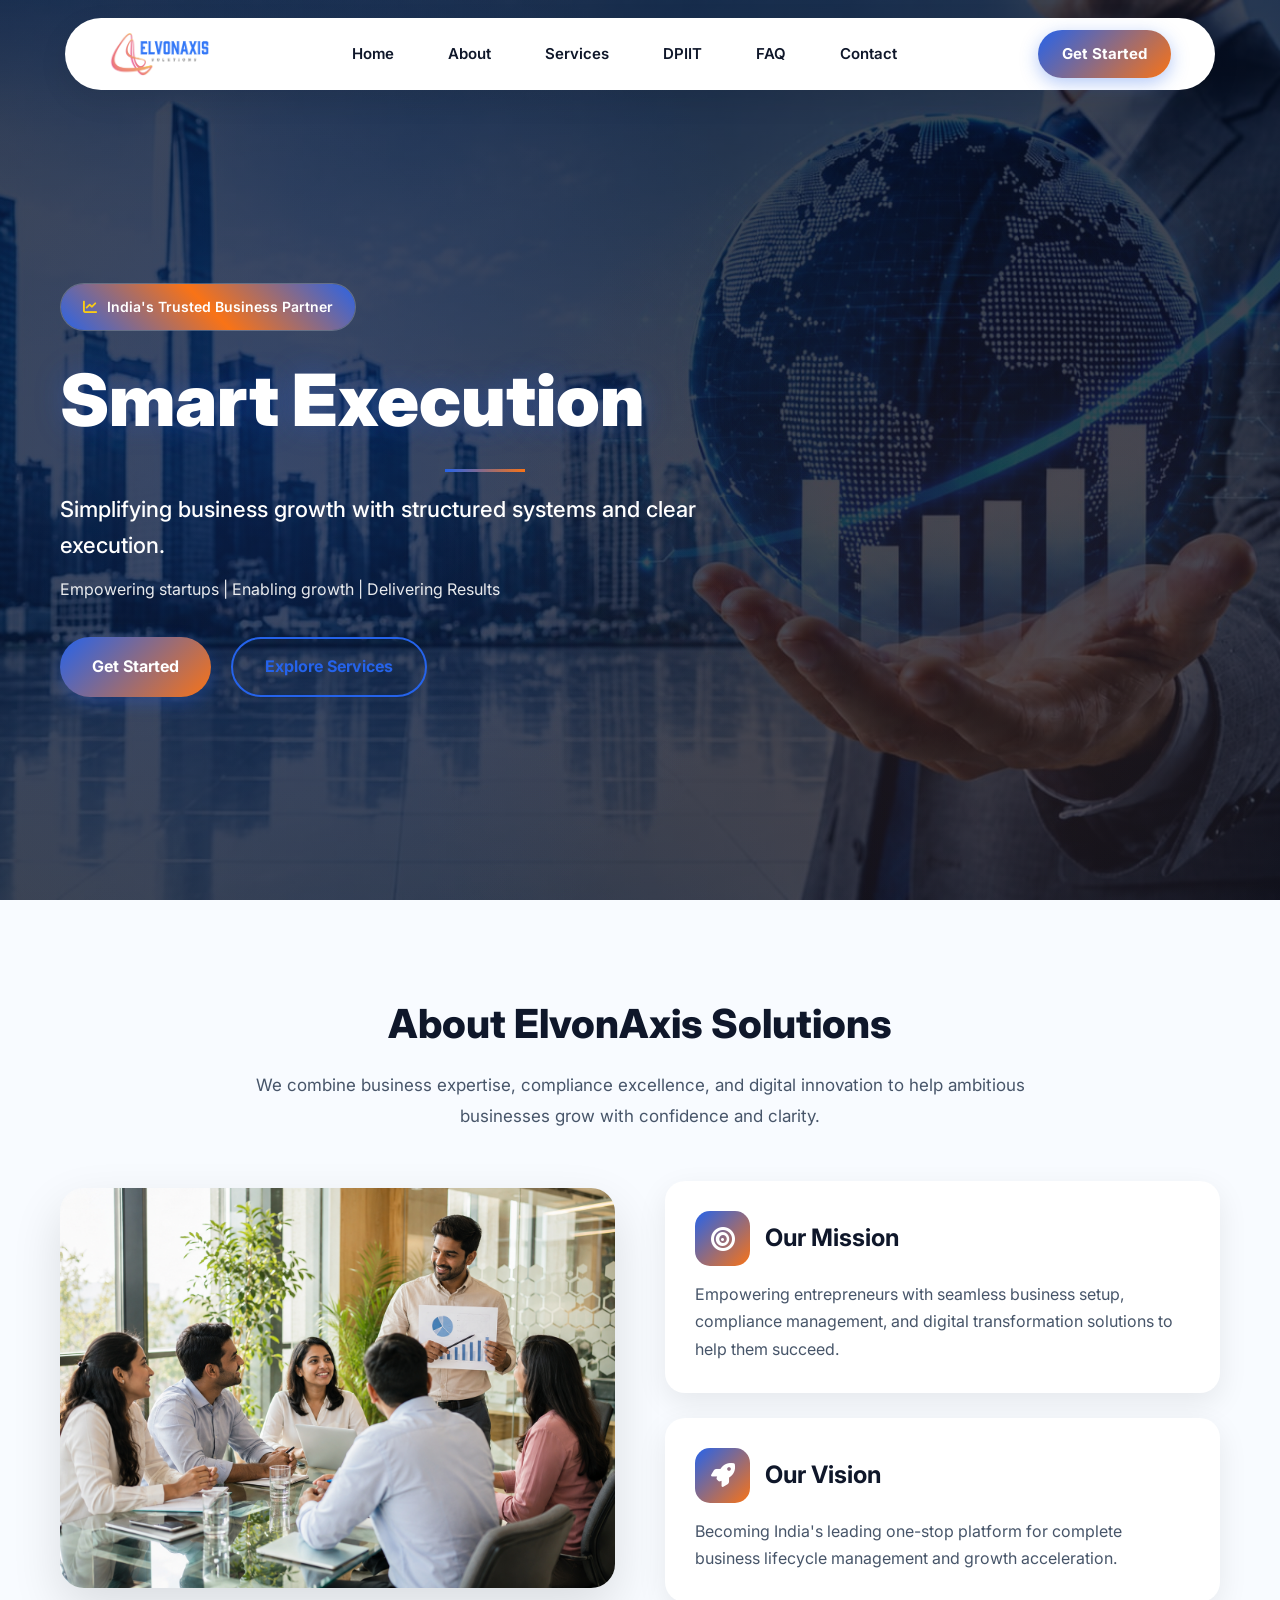
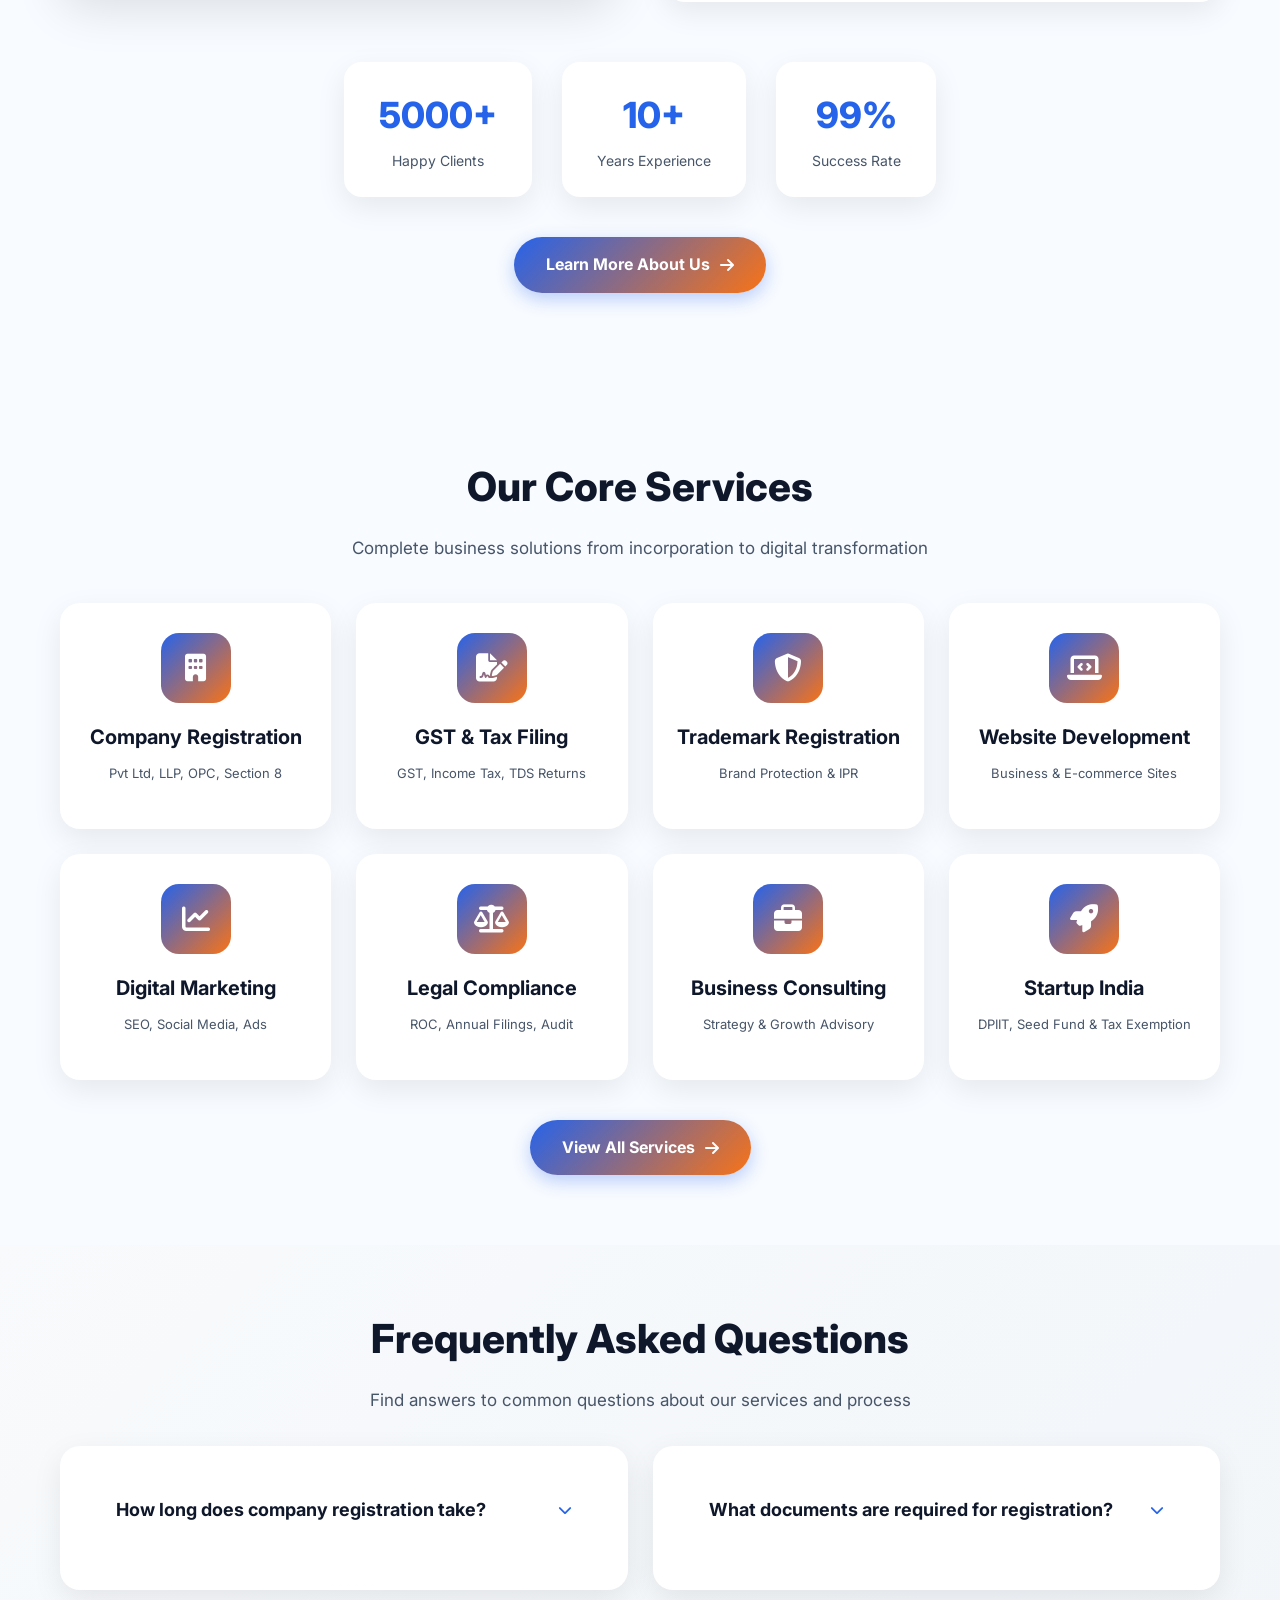
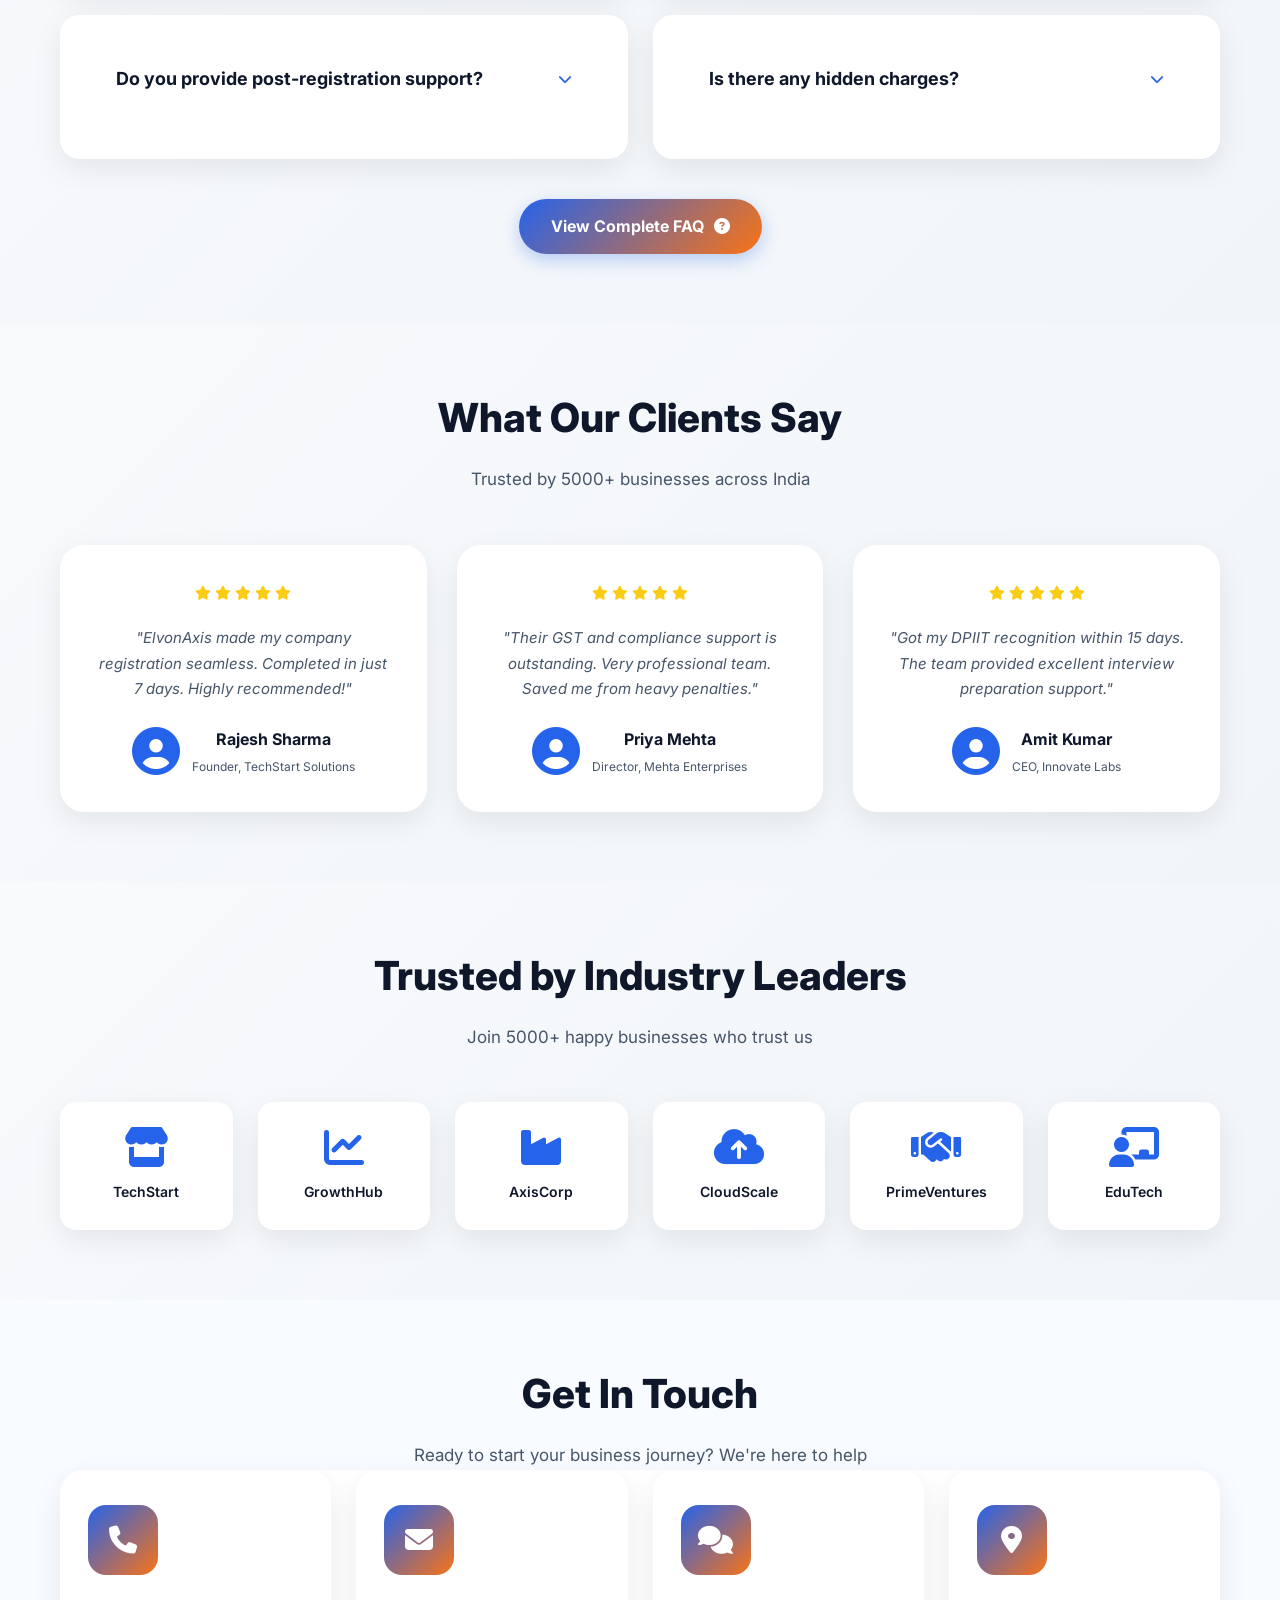
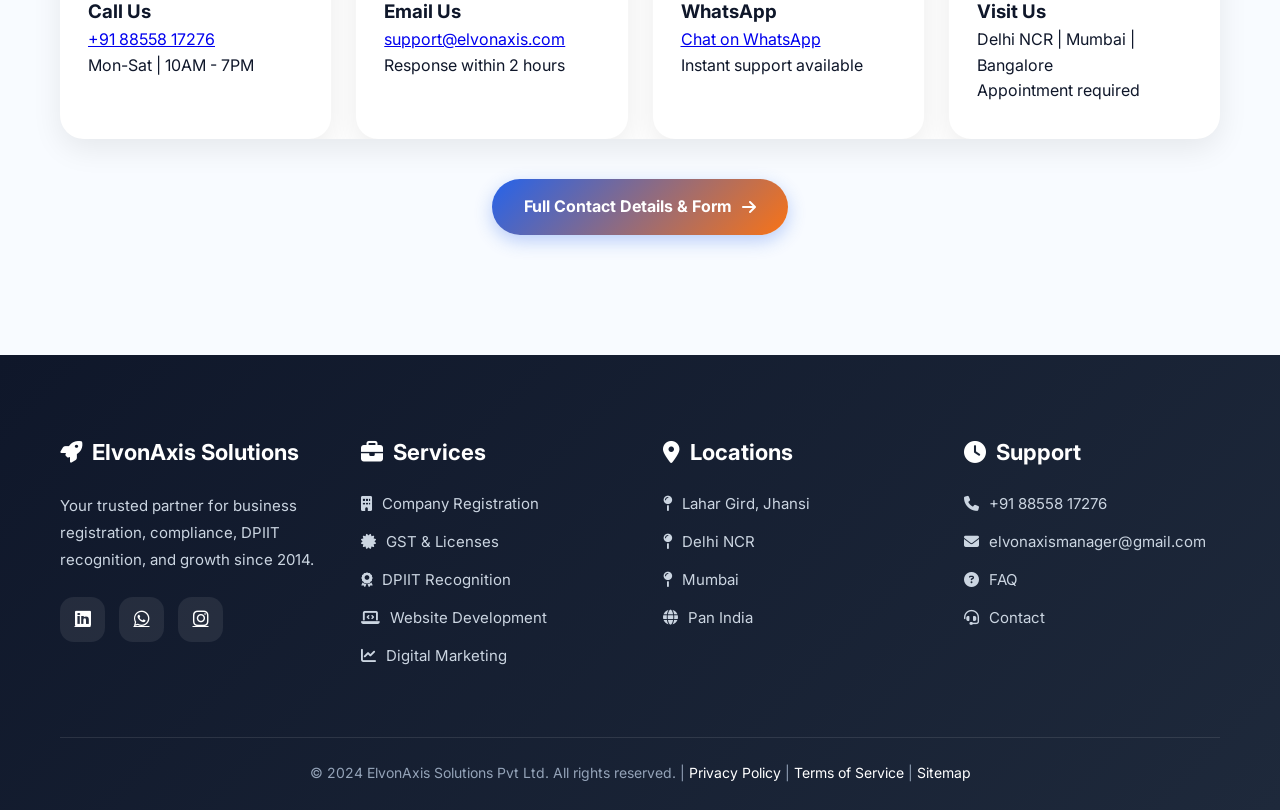
==== index.html @ f3bc3a3c "Initial commit" ====
<!DOCTYPE html>
<html lang="en">
<head>
<meta charset="UTF-8">
<meta name="viewport" content="width=device-width, initial-scale=1.0">
<title>ElvonAxis Solutions | Business Registration & Digital Services</title>
<meta name="description" content="Complete business solutions from company registration to IT services. Pvt Ltd, LLP, GST, Website Development, Digital Marketing at affordable prices.">
<link href="https://fonts.googleapis.com/css2?family=Inter:wght@300;400;500;600;700;800;900&display=swap" rel="stylesheet">
<link rel="stylesheet" href="https://cdnjs.cloudflare.com/ajax/libs/font-awesome/6.4.0/css/all.min.css">
<link rel="stylesheet" href="style.css">
</head>
<body>

<nav class="navbar">
  <div class="container nav-container">
    <img src="logo.png" class="logo-img" alt="ElvonAxis Solutions Logo">
    <div class="hamburger" onclick="toggleMenu()">
      <span></span><span></span><span></span>
    </div>
    <ul class="nav-links" id="navLinks">
      <li><a href="index.html">Home</a></li>
      <li><a href="about.html">About</a></li>
      <li><a href="services.html">Services</a></li>
      <li><a href="dpiit.html">DPIIT</a></li>
      <li><a href="faq.html">FAQ</a></li>
      <li><a href="contact.html">Contact</a></li>
    </ul>
    <a href="contact.html" class="cta-btn desktop-btn">Get Started</a>
  </div>
</nav>

<!-- HERO SECTION -->
<section class="hero">
  <div class="container">
    <div class="hero-content">
      <div class="hero-badge">
        <i class="fas fa-chart-line"></i>
        India's Trusted Business Partner
      </div>
      <h1 class="hero-title">
        <span class="rotating-text" id="rotatingText">
          <span>Clear Vision</span>
          <span>Smart Execution</span>
          <span>Build Strong</span>
          <span>Scale Beyond</span>
        </span>
      </h1>
      <p class="hero-subtext">Simplifying business growth with structured systems and clear execution.</p>
      <p class="hero-tagline">Empowering startups | Enabling growth | Delivering Results</p>
      <div class="hero-buttons">
        <a href="contact.html" class="btn-primary">Get Started</a>
        <a href="services.html" class="btn-secondary">Explore Services</a>
      </div>
    </div>
  </div>
</section>

<!-- ABOUT US PREVIEW -->
<section class="about-preview section">
    <div class="container">
        <div class="about-header animate-on-scroll">
            <h2 class="section-title">About ElvonAxis Solutions</h2>
            <p class="section-subtitle">We combine business expertise, compliance excellence, and digital innovation to help ambitious businesses grow with confidence and clarity.</p>
        </div>
        
        <div class="about-two-column">
            <div class="about-image animate-left delay-1">
                <img src="about-team.jpg" alt="ElvonAxis Solutions Team">
            </div>
            
            <div>
                <div class="about-mission-card animate-on-scroll delay-2">
                    <div class="about-card-header">
                        <div class="about-card-icon"><i class="fas fa-bullseye"></i></div>
                        <h3 class="about-card-title">Our Mission</h3>
                    </div>
                    <p class="about-card-text">Empowering entrepreneurs with seamless business setup, compliance management, and digital transformation solutions to help them succeed.</p>
                </div>
                
                <div class="about-vision-card animate-on-scroll delay-3">
                    <div class="about-card-header">
                        <div class="about-card-icon"><i class="fas fa-rocket"></i></div>
                        <h3 class="about-card-title">Our Vision</h3>
                    </div>
                    <p class="about-card-text">Becoming India's leading one-stop platform for complete business lifecycle management and growth acceleration.</p>
                </div>
            </div>
        </div>
        
        <div class="about-stats-row">
            <div class="about-stat-item zoom-on-scroll delay-1">
                <div class="about-stat-number">5000+</div>
                <div class="about-stat-label">Happy Clients</div>
            </div>
            <div class="about-stat-item zoom-on-scroll delay-2">
                <div class="about-stat-number">10+</div>
                <div class="about-stat-label">Years Experience</div>
            </div>
            <div class="about-stat-item zoom-on-scroll delay-3">
                <div class="about-stat-number">99%</div>
                <div class="about-stat-label">Success Rate</div>
            </div>
        </div>
        
        <div class="center-btn animate-on-scroll delay-4">
            <a href="about.html" class="about-btn">Learn More About Us <i class="fas fa-arrow-right"></i></a>
        </div>
    </div>
</section>

<!-- SERVICES SECTION -->
<section class="section services-preview">
  <div class="container">
    <h2 class="section-title animate-on-scroll">Our Core Services</h2>
    <p class="section-subtitle animate-on-scroll delay-1">Complete business solutions from incorporation to digital transformation</p>
    <div class="services-preview-grid">
      <div class="preview-service-card zoom-on-scroll delay-1">
        <div class="card-icon"><i class="fas fa-building"></i></div>
        <h3>Company Registration</h3>
        <div class="service-short-desc">Pvt Ltd, LLP, OPC, Section 8</div>
      </div>
      <div class="preview-service-card zoom-on-scroll delay-2">
        <div class="card-icon"><i class="fas fa-file-signature"></i></div>
        <h3>GST & Tax Filing</h3>
        <div class="service-short-desc">GST, Income Tax, TDS Returns</div>
      </div>
      <div class="preview-service-card zoom-on-scroll delay-3">
        <div class="card-icon"><i class="fas fa-shield-alt"></i></div>
        <h3>Trademark Registration</h3>
        <div class="service-short-desc">Brand Protection & IPR</div>
      </div>
      <div class="preview-service-card zoom-on-scroll delay-4">
        <div class="card-icon"><i class="fas fa-laptop-code"></i></div>
        <h3>Website Development</h3>
        <div class="service-short-desc">Business & E-commerce Sites</div>
      </div>
      <div class="preview-service-card zoom-on-scroll delay-5">
        <div class="card-icon"><i class="fas fa-chart-line"></i></div>
        <h3>Digital Marketing</h3>
        <div class="service-short-desc">SEO, Social Media, Ads</div>
      </div>
      <div class="preview-service-card zoom-on-scroll delay-6">
        <div class="card-icon"><i class="fas fa-balance-scale"></i></div>
        <h3>Legal Compliance</h3>
        <div class="service-short-desc">ROC, Annual Filings, Audit</div>
      </div>
      <div class="preview-service-card zoom-on-scroll delay-7">
        <div class="card-icon"><i class="fas fa-briefcase"></i></div>
        <h3>Business Consulting</h3>
        <div class="service-short-desc">Strategy & Growth Advisory</div>
      </div>
      <div class="preview-service-card zoom-on-scroll delay-8">
        <div class="card-icon"><i class="fas fa-rocket"></i></div>
        <h3>Startup India</h3>
        <div class="service-short-desc">DPIIT, Seed Fund & Tax Exemption</div>
      </div>
    </div>
    <div class="center-btn animate-on-scroll delay-9">
      <a href="services.html" class="btn-primary">View All Services <i class="fas fa-arrow-right"></i></a>
    </div>
  </div>
</section>

<!-- FAQ SECTION -->
<section class="section faq-preview bg-alt">
  <div class="container">
    <h2 class="section-title animate-on-scroll">Frequently Asked Questions</h2>
    <p class="section-subtitle animate-on-scroll delay-1">Find answers to common questions about our services and process</p>
    <div class="faq-grid">
      <div class="faq-item-card animate-on-scroll delay-2">
        <div class="faq-question"><span>How long does company registration take?</span><i class="fas fa-chevron-down"></i></div>
        <div class="faq-answer"><p><strong>7-10 working days</strong> for Private Limited/LLP registration. Express service available in 3 days.</p></div>
      </div>
      <div class="faq-item-card animate-on-scroll delay-3">
        <div class="faq-question"><span>What documents are required for registration?</span><i class="fas fa-chevron-down"></i></div>
        <div class="faq-answer"><p>PAN & Aadhaar cards of directors, address proof, and bank statements. We provide complete document checklist.</p></div>
      </div>
      <div class="faq-item-card animate-on-scroll delay-4">
        <div class="faq-question"><span>Do you provide post-registration support?</span><i class="fas fa-chevron-down"></i></div>
        <div class="faq-answer"><p><strong>Yes!</strong> 12 months free compliance support including first ROC filing and GST setup.</p></div>
      </div>
      <div class="faq-item-card animate-on-scroll delay-5">
        <div class="faq-question"><span>Is there any hidden charges?</span><i class="fas fa-chevron-down"></i></div>
        <div class="faq-answer"><p><strong>No hidden charges.</strong> All government fees and service charges are clearly mentioned upfront.</p></div>
      </div>
    </div>
    <div class="center-btn animate-on-scroll delay-6">
      <a href="faq.html" class="btn-primary">View Complete FAQ <i class="fas fa-question-circle"></i></a>
    </div>
  </div>
</section>

<!-- TESTIMONIALS SECTION -->
<section class="section testimonials-section">
    <div class="container">
        <div class="testimonials-header animate-on-scroll">
            <h2 class="section-title">What Our Clients Say</h2>
            <p class="section-subtitle">Trusted by 5000+ businesses across India</p>
        </div>
        
        <div class="testimonials-grid">
            <div class="testimonial-card animate-on-scroll delay-1">
                <div class="testimonial-rating"><i class="fas fa-star"></i><i class="fas fa-star"></i><i class="fas fa-star"></i><i class="fas fa-star"></i><i class="fas fa-star"></i></div>
                <p class="testimonial-text">"ElvonAxis made my company registration seamless. Completed in just 7 days. Highly recommended!"</p>
                <div class="testimonial-author">
                    <div class="author-avatar"><i class="fas fa-user-circle"></i></div>
                    <div class="author-info">
                        <h4>Rajesh Sharma</h4>
                        <p>Founder, TechStart Solutions</p>
                    </div>
                </div>
            </div>
            <div class="testimonial-card animate-on-scroll delay-2">
                <div class="testimonial-rating"><i class="fas fa-star"></i><i class="fas fa-star"></i><i class="fas fa-star"></i><i class="fas fa-star"></i><i class="fas fa-star"></i></div>
                <p class="testimonial-text">"Their GST and compliance support is outstanding. Very professional team. Saved me from heavy penalties."</p>
                <div class="testimonial-author">
                    <div class="author-avatar"><i class="fas fa-user-circle"></i></div>
                    <div class="author-info">
                        <h4>Priya Mehta</h4>
                        <p>Director, Mehta Enterprises</p>
                    </div>
                </div>
            </div>
            <div class="testimonial-card animate-on-scroll delay-3">
                <div class="testimonial-rating"><i class="fas fa-star"></i><i class="fas fa-star"></i><i class="fas fa-star"></i><i class="fas fa-star"></i><i class="fas fa-star"></i></div>
                <p class="testimonial-text">"Got my DPIIT recognition within 15 days. The team provided excellent interview preparation support."</p>
                <div class="testimonial-author">
                    <div class="author-avatar"><i class="fas fa-user-circle"></i></div>
                    <div class="author-info">
                        <h4>Amit Kumar</h4>
                        <p>CEO, Innovate Labs</p>
                    </div>
                </div>
            </div>
        </div>
    </div>
</section>

<!-- OUR CLIENTS SECTION -->
<section class="section clients-section bg-alt">
    <div class="container">
        <div class="clients-header animate-on-scroll">
            <h2 class="section-title">Trusted by Industry Leaders</h2>
            <p class="section-subtitle">Join 5000+ happy businesses who trust us</p>
        </div>
        
        <div class="clients-grid">
            <div class="client-logo zoom-on-scroll delay-1"><i class="fas fa-store"></i><span>TechStart</span></div>
            <div class="client-logo zoom-on-scroll delay-2"><i class="fas fa-chart-line"></i><span>GrowthHub</span></div>
            <div class="client-logo zoom-on-scroll delay-3"><i class="fas fa-industry"></i><span>AxisCorp</span></div>
            <div class="client-logo zoom-on-scroll delay-4"><i class="fas fa-cloud-upload-alt"></i><span>CloudScale</span></div>
            <div class="client-logo zoom-on-scroll delay-5"><i class="fas fa-handshake"></i><span>PrimeVentures</span></div>
            <div class="client-logo zoom-on-scroll delay-6"><i class="fas fa-chalkboard-teacher"></i><span>EduTech</span></div>
        </div>
    </div>
</section>

<!-- CONTACT SECTION -->
<section class="section contact-preview">
  <div class="container">
    <h2 class="section-title animate-on-scroll">Get In Touch</h2>
    <p class="section-subtitle animate-on-scroll delay-1">Ready to start your business journey? We're here to help</p>
    <div class="contact-grid">
      <div class="contact-card zoom-on-scroll delay-2">
        <div class="contact-icon"><i class="fas fa-phone"></i></div>
        <h3>Call Us</h3>
        <p><a href="tel:+918855817276">+91 88558 17276</a></p>
        <p>Mon-Sat | 10AM - 7PM</p>
      </div>
      <div class="contact-card zoom-on-scroll delay-3">
        <div class="contact-icon"><i class="fas fa-envelope"></i></div>
        <h3>Email Us</h3>
        <p><a href="mailto:support@elvonaxis.com">support@elvonaxis.com</a></p>
        <p>Response within 2 hours</p>
      </div>
      <div class="contact-card zoom-on-scroll delay-4">
        <div class="contact-icon"><i class="fas fa-comments"></i></div>
        <h3>WhatsApp</h3>
        <p><a href="https://wa.me/918855817276" target="_blank">Chat on WhatsApp</a></p>
        <p>Instant support available</p>
      </div>
      <div class="contact-card zoom-on-scroll delay-5">
        <div class="contact-icon"><i class="fas fa-map-marker-alt"></i></div>
        <h3>Visit Us</h3>
        <p>Delhi NCR | Mumbai | Bangalore</p>
        <p>Appointment required</p>
      </div>
    </div>
    <div class="center-btn animate-on-scroll delay-6">
      <a href="contact.html" class="btn-primary">Full Contact Details & Form <i class="fas fa-arrow-right"></i></a>
    </div>
  </div>
</section>

<!-- FOOTER -->
<footer class="footer">
    <div class="container">
        <div class="footer-content">
            <div>
                <h3><i class="fas fa-rocket"></i> ElvonAxis Solutions</h3>
                <p>Your trusted partner for business registration, compliance, DPIIT recognition, and growth since 2014.</p>
                <div class="social-links">
                    <a href="#" aria-label="LinkedIn"><i class="fab fa-linkedin"></i></a>
                    <a href="https://wa.me/918855817276" aria-label="WhatsApp"><i class="fab fa-whatsapp"></i></a>
                    <a href="https://www.instagram.com/elvonaxissolutions/" target="_blank" aria-label="Instagram"><i class="fab fa-instagram"></i></a>
                </div>
            </div>
            <div>
                <h3><i class="fas fa-briefcase"></i> Services</h3>
                <ul class="footer-links">
                    <li><a href="services.html"><i class="fas fa-building"></i> Company Registration</a></li>
                    <li><a href="services.html"><i class="fas fa-certificate"></i> GST & Licenses</a></li>
                    <li><a href="dpiit.html"><i class="fas fa-award"></i> DPIIT Recognition</a></li>
                    <li><a href="services.html"><i class="fas fa-laptop-code"></i> Website Development</a></li>
                    <li><a href="services.html"><i class="fas fa-chart-line"></i> Digital Marketing</a></li>
                </ul>
            </div>
            <div>
                <h3><i class="fas fa-map-marker-alt"></i> Locations</h3>
                <ul class="footer-links">
                    <li><a href="#"><i class="fas fa-map-pin"></i> Lahar Gird, Jhansi</a></li>
                    <li><a href="#"><i class="fas fa-map-pin"></i> Delhi NCR</a></li>
                    <li><a href="#"><i class="fas fa-map-pin"></i> Mumbai</a></li>
                    <li><a href="#"><i class="fas fa-globe"></i> Pan India</a></li>
                </ul>
            </div>
            <div>
                <h3><i class="fas fa-clock"></i> Support</h3>
                <ul class="footer-links">
                    <li><a href="tel:+918855817276"><i class="fas fa-phone"></i> +91 88558 17276</a></li>
                    <li><a href="mailto:elvonaxismanager@gmail.com"><i class="fas fa-envelope"></i> elvonaxismanager@gmail.com</a></li>
                    <li><a href="faq.html"><i class="fas fa-question-circle"></i> FAQ</a></li>
                    <li><a href="contact.html"><i class="fas fa-headset"></i> Contact</a></li>
                </ul>
            </div>
        </div>
        <div class="footer-bottom">
            <p>© 2024 ElvonAxis Solutions Pvt Ltd. All rights reserved. | <a href="#">Privacy Policy</a> | <a href="#">Terms of Service</a> | <a href="#">Sitemap</a></p>
        </div>
    </div>
</footer>

<script>
function toggleMenu() {
    document.getElementById("navLinks").classList.toggle("active");
}

// Rotating Text Animation
const rotatingSpans = document.querySelectorAll('#rotatingText span');
let currentIndex = 0;

function showNextWord() {
    rotatingSpans.forEach((span, index) => {
        if (index === currentIndex) {
            span.classList.add('active');
        } else {
            span.classList.remove('active');
        }
    });
    currentIndex = (currentIndex + 1) % rotatingSpans.length;
}

if (rotatingSpans.length > 0) {
    showNextWord();
    setInterval(showNextWord, 3000);
}

// FAQ Toggle
document.querySelectorAll('.faq-item-card').forEach(card => {
    const question = card.querySelector('.faq-question');
    const answer = card.querySelector('.faq-answer');
    if (question && answer) {
        const icon = question.querySelector('i');
        question.addEventListener('click', () => {
            answer.classList.toggle('active');
            icon.classList.toggle('rotate');
        });
    }
});

// Scroll Animations - Mobile Friendly
const animatedElements = document.querySelectorAll('.animate-on-scroll, .animate-left, .animate-right, .zoom-on-scroll');
const observer = new IntersectionObserver((entries) => {
    entries.forEach(entry => {
        if (entry.isIntersecting) {
            entry.target.classList.add('visible');
        } else {
            entry.target.classList.remove('visible');
        }
    });
}, { threshold: 0.15, rootMargin: '0px 0px -30px 0px' });
animatedElements.forEach(el => observer.observe(el));
</script>
</body>
</html>
---- style.css ----
/* ============================================
   TABLE OF CONTENTS
   ============================================
   1. CSS VARIABLES & RESET
   2. BASE & TYPOGRAPHY
   3. NAVIGATION (with Hamburger Menu)
   4. HERO SECTIONS (All Pages)
   5. BUTTONS
   6. CARDS & GRIDS
   7. INDEX PAGE (Homepage Components)
   8. ABOUT PAGE
   9. SERVICES PAGE
   10. FAQ PAGE
   11. CONTACT PAGE
   12. DPIIT PAGE
   13. FOOTER
   14. SCROLL ANIMATIONS (Repeatable)
   15. RESPONSIVE DESIGN
   16. UTILITIES
============================================ */

/* ============================================
   1. CSS VARIABLES & RESET
============================================ */
* {
    margin: 0;
    padding: 0;
    box-sizing: border-box;
}

:root {
    --primary: #2563eb;
    --primary-dark: #1d4ed8;
    --secondary: #f97316;
    --text-primary: #0f172a;
    --text-secondary: #475569;
    --bg: #f8fbff;
    --white: #ffffff;
    --border: #e2e8f0;
    --shadow: 0 10px 30px rgba(0, 0, 0, 0.08);
    --shadow-lg: 0 20px 50px rgba(0, 0, 0, 0.12);
    --transition: all 0.3s ease;
}

html {
    scroll-behavior: smooth;
}

body {
    font-family: 'Inter', sans-serif;
    background: var(--bg);
    color: var(--text-primary);
    line-height: 1.6;
    overflow-x: hidden;
}

/* ============================================
   2. BASE & TYPOGRAPHY
============================================ */
.container {
    width: 100%;
    max-width: 1200px;
    margin: 0 auto;
    padding: 0 20px;
}

.section {
    padding: 70px 0;
}

.bg-alt {
    background: linear-gradient(135deg, #f8fafc, #f1f5f9);
}

.section-title {
    font-size: 40px;
    font-weight: 800;
    line-height: 1.2;
    margin-bottom: 22px;
    color: var(--text-primary);
    text-align: center;
}

.section-subtitle {
    font-size: 17px;
    line-height: 1.8;
    color: var(--text-secondary);
    text-align: center;
}

.center-btn {
    text-align: center;
    margin-top: 40px;
}

/* ============================================
   3. NAVIGATION (with Hamburger Menu)
============================================ */
.navbar {
    position: fixed;
    top: 18px;
    left: 50%;
    transform: translateX(-50%);
    width: 92%;
    max-width: 1150px;
    background: var(--white);
    border-radius: 999px;
    padding: 12px 24px;
    box-shadow: var(--shadow);
    z-index: 1000;
}

.nav-container {
    display: flex;
    align-items: center;
    justify-content: space-between;
}

.logo-img {
    width: clamp(75px, 8vw, 120px);
    height: auto;
}

.nav-links {
    display: flex;
    align-items: center;
    gap: 22px;
    list-style: none;
}

.nav-links a {
    text-decoration: none;
    color: var(--text-primary);
    font-weight: 600;
    font-size: 15px;
    padding: 10px 16px;
    border-radius: 12px;
    transition: var(--transition);
}

.nav-links a:hover,
.nav-links a.active {
    background: rgba(37, 99, 235, 0.08);
    color: var(--primary);
}

.cta-btn {
    text-decoration: none;
    background: linear-gradient(135deg, var(--primary), var(--secondary));
    color: white;
    padding: 12px 24px;
    border-radius: 30px;
    font-weight: 700;
    font-size: 15px;
    transition: var(--transition);
    box-shadow: 0 5px 18px rgba(37, 99, 235, 0.35);
}

.cta-btn:hover {
    transform: translateY(-3px);
    box-shadow: 0 10px 25px rgba(37, 99, 235, 0.4);
}

/* Hamburger Menu */
.hamburger {
    display: none;
    flex-direction: column;
    gap: 6px;
    cursor: pointer;
    z-index: 1001;
}

.hamburger span {
    width: 28px;
    height: 3px;
    background: var(--text-primary);
    border-radius: 10px;
    transition: all 0.3s ease;
}

.hamburger.active span:nth-child(1) {
    transform: rotate(45deg) translate(6px, 6px);
}

.hamburger.active span:nth-child(2) {
    opacity: 0;
}

.hamburger.active span:nth-child(3) {
    transform: rotate(-45deg) translate(6px, -6px);
}

/* ============================================
   4. HERO SECTIONS (All Pages)
============================================ */
/* Index Hero */
.hero {
    min-height: 100vh;
    display: flex;
    align-items: center;
    position: relative;
    overflow: hidden;
    background: linear-gradient(rgba(5, 15, 35, 0.78), rgba(5, 15, 35, 0.78)),
                url('globe-business.jpg');
    background-size: cover;
    background-position: center;
    color: white;
}

/* Animated Gradient Overlay on Hero Background */
.hero::before {
    content: '';
    position: absolute;
    top: 0;
    left: 0;
    right: 0;
    bottom: 0;
    background: radial-gradient(circle at 20% 50%, rgba(37, 99, 235, 0.15), transparent 50%),
                radial-gradient(circle at 80% 80%, rgba(249, 115, 22, 0.1), transparent 50%);
    animation: bgShift 8s ease-in-out infinite;
    z-index: 0;
}

@keyframes bgShift {
    0% { opacity: 0.5; }
    50% { opacity: 1; }
    100% { opacity: 0.5; }
}

.hero .container {
    position: relative;
    z-index: 1;
}

.hero-content {
    max-width: 850px;
    padding-top: 80px;
}

/* Floating Animation for Content */
.hero-content {
    animation: floatContent 4s ease-in-out infinite;
}

@keyframes floatContent {
    0% { transform: translateY(0px); }
    50% { transform: translateY(-8px); }
    100% { transform: translateY(0px); }
}

.hero-title {
    font-size: clamp(42px, 7vw, 72px);
    line-height: 1.15;
    font-weight: 900;
    margin-bottom: 20px;
    min-height: 100px;
    text-shadow: 0 0 30px rgba(37, 99, 235, 0.3);
    animation: titleGlow 3s ease-in-out infinite;
}

@keyframes titleGlow {
    0% { text-shadow: 0 0 20px rgba(37, 99, 235, 0.2); }
    50% { text-shadow: 0 0 40px rgba(37, 99, 235, 0.5); }
    100% { text-shadow: 0 0 20px rgba(37, 99, 235, 0.2); }
}

/* Animated Underline */
.hero-title::after {
    content: '';
    display: block;
    width: 80px;
    height: 3px;
    background: linear-gradient(90deg, var(--primary), var(--secondary));
    margin: 20px auto 0;
    animation: underlineWidth 2s ease-in-out infinite;
}

@keyframes underlineWidth {
    0% { width: 60px; opacity: 0.6; }
    50% { width: 120px; opacity: 1; }
    100% { width: 60px; opacity: 0.6; }
}

.hero-subtext {
    font-size: 22px;
    max-width: 700px;
    margin-bottom: 14px;
    font-weight: 500;
}

.hero-tagline {
    font-size: 16px;
    opacity: 0.9;
    margin-bottom: 35px;
}

.hero-buttons {
    display: flex;
    gap: 20px;
    flex-wrap: wrap;
}

/* Rotating Text - JavaScript Version */
.rotating-text {
    display: inline-block;
    width: 100%;
    min-height: 90px;
}

.rotating-text span {
    display: none;
}

.rotating-text span.active {
    display: inline-block;
    animation: fadeInUp 0.5s ease;
}

@keyframes fadeInUp {
    from {
        opacity: 0;
        transform: translateY(20px);
    }
    to {
        opacity: 1;
        transform: translateY(0);
    }
}

/* Hero Badge */
.hero-badge {
    display: inline-flex;
    align-items: center;
    gap: 10px;
    padding: 12px 22px;
    border-radius: 999px;
    background: rgba(255, 255, 255, 0.1);
    border: 1px solid rgba(255, 255, 255, 0.15);
    backdrop-filter: blur(14px);
    color: #ffffff;
    font-size: 14px;
    font-weight: 600;
    margin-bottom: 28px;
    position: relative;
    overflow: hidden;
    z-index: 1;
}

.hero-badge i {
    color: #facc15;
}

/* Glowing Badge Effect */
.hero-badge::before {
    content: '';
    position: absolute;
    top: -2px;
    left: -2px;
    right: -2px;
    bottom: -2px;
    background: linear-gradient(45deg, var(--primary), var(--secondary), var(--primary));
    border-radius: 50px;
    z-index: -1;
    animation: borderGlow 3s linear infinite;
}

@keyframes borderGlow {
    0% { opacity: 0.5; }
    50% { opacity: 1; }
    100% { opacity: 0.5; }
}

/* Inner Page Heroes */
.about-hero,
.services-hero,
.faq-hero,
.contact-hero,
.dpiit-hero {
    min-height: 60vh;
    display: flex;
    align-items: center;
    justify-content: center;
    text-align: center;
    padding: 140px 20px 80px;
    color: white;
    position: relative;
    overflow: hidden;
}

.about-hero {
    background: linear-gradient(rgba(5, 15, 35, 0.85), rgba(5, 15, 35, 0.85)),
                url('about-bg.jpg');
    background-size: cover;
    background-position: center;
}

.services-hero {
    background: linear-gradient(rgba(5, 15, 35, 0.85), rgba(5, 15, 35, 0.85)),
                url('services-bg.jpg');
    background-size: cover;
    background-position: center;
}

.faq-hero {
    background: linear-gradient(rgba(5, 15, 35, 0.85), rgba(5, 15, 35, 0.85)),
                url('faq-bg.jpg');
    background-size: cover;
    background-position: center;
}

.contact-hero {
    background: linear-gradient(rgba(5, 15, 35, 0.85), rgba(5, 15, 35, 0.85)),
                url('contact-bg.jpg');
    background-size: cover;
    background-position: center;
}

.dpiit-hero {
    background: linear-gradient(rgba(5, 15, 35, 0.85), rgba(5, 15, 35, 0.85)),
                url('dpiit-bg.jpg');
    background-size: cover;
    background-position: center;
}

.about-hero .hero-content,
.services-hero .hero-content,
.faq-hero .hero-content,
.contact-hero .hero-content,
.dpiit-hero .hero-content {
    max-width: 850px;
    margin: 0 auto;
}

.about-hero .hero-buttons,
.services-hero .hero-buttons,
.faq-hero .hero-buttons,
.contact-hero .hero-buttons,
.dpiit-hero .hero-buttons {
    justify-content: center;
    margin-top: 30px;
}

.about-hero h1,
.services-hero h1,
.faq-hero h1,
.contact-hero h1,
.dpiit-hero h1 {
    font-size: clamp(40px, 6vw, 56px);
    margin-bottom: 20px;
    font-weight: 800;
    line-height: 1.2;
}

.about-hero p,
.services-hero p,
.faq-hero p,
.contact-hero p,
.dpiit-hero p {
    font-size: 18px;
    opacity: 0.95;
    max-width: 700px;
    margin: 0 auto;
    line-height: 1.6;
}

/* ============================================
   5. BUTTONS
============================================ */
.btn-primary,
.about-btn,
.service-cta {
    display: inline-flex;
    align-items: center;
    justify-content: center;
    gap: 10px;
    text-decoration: none;
    background: linear-gradient(135deg, var(--primary), var(--secondary));
    color: white;
    padding: 15px 32px;
    border-radius: 30px;
    font-weight: 700;
    transition: var(--transition);
    box-shadow: 0 6px 18px rgba(37, 99, 235, 0.3);
}

/* Button Shine Effect */
.btn-primary {
    position: relative;
    overflow: hidden;
}

.btn-primary::before {
    content: '';
    position: absolute;
    top: 0;
    left: -100%;
    width: 100%;
    height: 100%;
    background: linear-gradient(90deg, transparent, rgba(255, 255, 255, 0.3), transparent);
    transition: left 0.5s ease;
}

.btn-primary:hover::before {
    left: 100%;
}

.btn-primary:hover,
.about-btn:hover,
.service-cta:hover {
    transform: translateY(-3px);
    box-shadow: 0 12px 28px rgba(37, 99, 235, 0.4);
}

.btn-secondary {
    display: inline-flex;
    align-items: center;
    gap: 10px;
    text-decoration: none;
    border: 2px solid var(--primary);
    color: var(--primary);
    padding: 15px 32px;
    border-radius: 30px;
    font-weight: 700;
    transition: var(--transition);
}

.btn-secondary:hover {
    background: var(--primary);
    color: white;
    transform: translateY(-3px);
    box-shadow: 0 10px 25px rgba(255, 255, 255, 0.2);
}

/* ============================================
   6. CARDS & GRIDS
============================================ */
.services-grid,
.contact-grid {
    display: grid;
    grid-template-columns: repeat(auto-fit, minmax(280px, 1fr));
    gap: 30px;
}

.service-card,
.contact-card {
    background: white;
    border-radius: 22px;
    padding: 35px 28px;
    box-shadow: var(--shadow);
    transition: var(--transition);
    position: relative;
    overflow: hidden;
}

.service-card::before,
.contact-card::before {
    content: '';
    position: absolute;
    top: 0;
    left: 0;
    width: 100%;
    height: 5px;
    background: linear-gradient(90deg, var(--primary), var(--secondary));
    transform: scaleX(0);
    transition: var(--transition);
}

.service-card:hover,
.contact-card:hover {
    transform: translateY(-10px);
    box-shadow: var(--shadow-lg);
}

.service-card:hover::before,
.contact-card:hover::before {
    transform: scaleX(1);
}

.card-icon,
.contact-icon {
    width: 70px;
    height: 70px;
    border-radius: 18px;
    background: linear-gradient(135deg, var(--primary), var(--secondary));
    display: flex;
    align-items: center;
    justify-content: center;
    color: white;
    font-size: 28px;
    margin-bottom: 22px;
}

/* Services Preview Grid */
.services-preview-grid {
    display: grid;
    grid-template-columns: repeat(auto-fit, minmax(260px, 1fr));
    gap: 25px;
    margin-top: 40px;
}

.preview-service-card {
    background: var(--white);
    border-radius: 20px;
    padding: 30px 20px;
    text-align: center;
    box-shadow: var(--shadow);
    transition: var(--transition);
    cursor: pointer;
}

.preview-service-card:hover {
    transform: translateY(-8px);
    box-shadow: var(--shadow-lg);
}

.preview-service-card .card-icon {
    margin: 0 auto 18px;
}

.preview-service-card h3 {
    font-size: 20px;
    font-weight: 700;
    margin-bottom: 10px;
}

.preview-service-card .service-short-desc {
    font-size: 13px;
    color: var(--text-secondary);
    margin-bottom: 15px;
}

.preview-service-card .service-dropdown-icon {
    color: var(--primary);
    font-size: 14px;
    transition: var(--transition);
    display: inline-block;
}

.preview-service-card .service-dropdown-icon.rotate {
    transform: rotate(180deg);
}

.preview-service-card .service-full-desc {
    max-height: 0;
    overflow: hidden;
    transition: 0.3s ease;
    background: #f8fafc;
    border-radius: 12px;
    margin-top: 0;
    text-align: left;
}

.preview-service-card .service-full-desc.active {
    max-height: 200px;
    margin-top: 15px;
    padding: 15px;
}

.preview-service-card .service-full-desc p {
    font-size: 12px;
    color: var(--text-secondary);
    line-height: 1.6;
    margin: 0;
}

/* Service Features */
.service-features {
    list-style: none;
    margin: 24px 0;
}

.service-features li {
    position: relative;
    padding-left: 28px;
    margin-bottom: 12px;
    color: var(--text-secondary);
}

.service-features li::before {
    content: '✓';
    position: absolute;
    left: 0;
    color: var(--primary);
    font-weight: 800;
}

/* Category Header */
.category-header {
    display: flex;
    align-items: center;
    justify-content: center;
    gap: 15px;
    margin-bottom: 50px;
    flex-wrap: wrap;
}

.category-icon {
    width: 65px;
    height: 65px;
    border-radius: 16px;
    background: linear-gradient(135deg, var(--primary), var(--secondary));
    display: flex;
    align-items: center;
    justify-content: center;
    margin: 0;
}

.category-icon i {
    font-size: 28px;
    color: white;
}

.category-title {
    font-size: 36px;
    font-weight: 800;
    margin: 0;
    color: var(--text-primary);
}

/* Preview Heading */
.preview-heading {
    text-align: center;
    margin-bottom: 20px;
}

.preview-heading h2 {
    font-size: 32px;
    font-weight: 800;
    color: var(--text-primary);
    margin-bottom: 10px;
}

.preview-heading p {
    color: var(--text-secondary);
    font-size: 16px;
}

/* ============================================
   7. INDEX PAGE (Homepage Components)
============================================ */
.about-preview {
    padding: 100px 0;
}

.about-header {
    text-align: center;
    max-width: 800px;
    margin: 0 auto 50px;
}

.about-two-column {
    display: grid;
    grid-template-columns: 1fr 1fr;
    gap: 50px;
    align-items: center;
    margin-bottom: 60px;
}

.about-image img {
    width: 100%;
    height: 400px;
    object-fit: cover;
    border-radius: 24px;
    box-shadow: var(--shadow-lg);
}

.about-mission-card,
.about-vision-card {
    background: var(--white);
    padding: 30px;
    border-radius: 20px;
    box-shadow: var(--shadow);
    margin-bottom: 25px;
    transition: var(--transition);
}

.about-mission-card:hover,
.about-vision-card:hover {
    transform: translateY(-5px);
    box-shadow: var(--shadow-lg);
}

.about-vision-card {
    margin-bottom: 0;
}

.about-card-header {
    display: flex;
    align-items: center;
    gap: 15px;
    margin-bottom: 15px;
}

.about-card-icon {
    width: 55px;
    height: 55px;
    background: linear-gradient(135deg, var(--primary), var(--secondary));
    border-radius: 15px;
    display: flex;
    align-items: center;
    justify-content: center;
}

.about-card-icon i {
    color: white;
    font-size: 24px;
}

.about-card-title {
    font-size: 24px;
    font-weight: 700;
    margin: 0;
}

.about-card-text {
    color: var(--text-secondary);
    line-height: 1.7;
    margin: 0;
}

.about-stats-row {
    display: flex;
    justify-content: center;
    gap: 30px;
    flex-wrap: wrap;
    margin-bottom: 40px;
}

.about-stat-item {
    text-align: center;
    background: var(--white);
    padding: 25px 35px;
    border-radius: 18px;
    box-shadow: var(--shadow);
    min-width: 160px;
    transition: var(--transition);
}

.about-stat-item:hover {
    transform: translateY(-5px);
    box-shadow: var(--shadow-lg);
}

.about-stat-number {
    font-size: 36px;
    font-weight: 800;
    color: var(--primary);
}

.about-stat-label {
    color: var(--text-secondary);
    font-size: 14px;
    margin-top: 5px;
}

/* FAQ Preview */
.faq-grid {
    display: grid;
    grid-template-columns: repeat(2, 1fr);
    gap: 25px;
    margin-top: 30px;
}

.faq-item-card {
    background: var(--white);
    border-radius: 20px;
    padding: 28px;
    box-shadow: var(--shadow);
    transition: var(--transition);
    cursor: pointer;
}

.faq-item-card:hover {
    transform: translateY(-5px);
    box-shadow: var(--shadow-lg);
}

.faq-item-card .faq-question {
    display: flex;
    justify-content: space-between;
    align-items: center;
    font-weight: 700;
    font-size: 18px;
    color: var(--text-primary);
    margin-bottom: 15px;
}

.faq-item-card .faq-question i {
    color: var(--primary);
    transition: var(--transition);
}

.faq-item-card .faq-question i.rotate {
    transform: rotate(180deg);
}

.faq-item-card .faq-answer {
    max-height: 0;
    overflow: hidden;
    transition: 0.3s ease;
    color: var(--text-secondary);
    line-height: 1.6;
    font-size: 14px;
}

.faq-item-card .faq-answer.active {
    max-height: 200px;
    margin-top: 15px;
    padding-top: 15px;
    border-top: 1px solid var(--border);
}

/* Contact Preview */
.contact-preview .contact-grid {
    display: grid;
    grid-template-columns: repeat(4, 1fr);
    gap: 25px;
}

/* Testimonials Section */
.testimonials-section {
    background: linear-gradient(135deg, #f8fafc, #f1f5f9);
}

.testimonials-header {
    text-align: center;
    margin-bottom: 50px;
}

.testimonials-grid {
    display: grid;
    grid-template-columns: repeat(3, 1fr);
    gap: 30px;
}

.testimonial-card {
    background: var(--white);
    padding: 35px;
    border-radius: 24px;
    box-shadow: var(--shadow);
    transition: var(--transition);
    text-align: center;
}

.testimonial-card:hover {
    transform: translateY(-8px);
    box-shadow: var(--shadow-lg);
}

.testimonial-rating {
    margin-bottom: 20px;
}

.testimonial-rating i {
    color: #facc15;
    font-size: 14px;
    margin: 0 2px;
}

.testimonial-text {
    color: var(--text-secondary);
    font-size: 15px;
    line-height: 1.7;
    margin-bottom: 25px;
    font-style: italic;
}

.testimonial-author {
    display: flex;
    align-items: center;
    justify-content: center;
    gap: 12px;
}

.author-avatar i {
    font-size: 48px;
    color: var(--primary);
}

.author-info h4 {
    font-size: 16px;
    font-weight: 700;
    margin-bottom: 4px;
    color: var(--text-primary);
}

.author-info p {
    font-size: 12px;
    color: var(--text-secondary);
}

/* Clients Section */
.clients-section {
    padding: 70px 0;
}

.clients-header {
    text-align: center;
    margin-bottom: 50px;
}

.clients-grid {
    display: grid;
    grid-template-columns: repeat(6, 1fr);
    gap: 25px;
    text-align: center;
}

.client-logo {
    background: var(--white);
    padding: 25px 15px;
    border-radius: 16px;
    box-shadow: var(--shadow);
    transition: var(--transition);
    cursor: pointer;
}

.client-logo:hover {
    transform: translateY(-5px);
    box-shadow: var(--shadow-lg);
}

.client-logo i {
    font-size: 40px;
    color: var(--primary);
    margin-bottom: 12px;
    display: block;
}

.client-logo span {
    font-size: 14px;
    font-weight: 600;
    color: var(--text-primary);
}

/* ============================================
   8. ABOUT PAGE
============================================ */
.story-section {
    padding: 70px 0;
    background: white;
}

.story-layout {
    display: grid;
    grid-template-columns: 1.1fr 0.9fr;
    gap: 70px;
    align-items: center;
}

.story-text h2 {
    font-size: 42px;
    font-weight: 800;
    margin-bottom: 25px;
}

.story-text p {
    color: var(--text-secondary);
    font-size: 17px;
    line-height: 1.9;
    margin-bottom: 20px;
}

.story-image img {
    width: 100%;
    border-radius: 28px;
    box-shadow: var(--shadow-lg);
}

.timeline-section {
    padding: 70px 0;
    background: linear-gradient(135deg, #f8fafc, #eef4ff);
}

.timeline-heading {
    text-align: center;
    margin-bottom: 70px;
}

.timeline-heading h2 {
    font-size: 42px;
    font-weight: 800;
    margin-bottom: 16px;
}

.timeline-heading p {
    color: var(--text-secondary);
    max-width: 700px;
    margin: 0 auto;
}

.timeline {
    position: relative;
    max-width: 900px;
    margin: 0 auto;
}

.timeline::before {
    content: '';
    position: absolute;
    left: 50%;
    top: 0;
    transform: translateX(-50%);
    width: 4px;
    height: 100%;
    background: linear-gradient(var(--primary), var(--secondary));
    border-radius: 999px;
}

.timeline-item {
    width: 50%;
    padding: 20px 50px;
    position: relative;
}

.timeline-item:nth-child(odd) {
    left: 0;
    text-align: right;
}

.timeline-item:nth-child(even) {
    left: 50%;
}

.timeline-dot {
    position: absolute;
    top: 28px;
    width: 22px;
    height: 22px;
    border-radius: 50%;
    background: linear-gradient(135deg, var(--primary), var(--secondary));
    border: 5px solid white;
    box-shadow: var(--shadow);
}

.timeline-item:nth-child(odd) .timeline-dot {
    right: -12px;
}

.timeline-item:nth-child(even) .timeline-dot {
    left: -12px;
}

.timeline-content {
    background: white;
    padding: 30px;
    border-radius: 24px;
    box-shadow: var(--shadow);
}

.timeline-content h3 {
    font-size: 24px;
    margin-bottom: 12px;
}

.timeline-content p {
    color: var(--text-secondary);
    line-height: 1.8;
}

.values-section {
    padding: 70px 0;
    background: white;
}

.values-heading {
    text-align: center;
    margin-bottom: 65px;
}

.values-heading h2 {
    font-size: 42px;
    font-weight: 800;
    margin-bottom: 16px;
}

.values-heading p {
    color: var(--text-secondary);
    max-width: 700px;
    margin: 0 auto;
}

.values-grid {
    display: grid;
    grid-template-columns: repeat(auto-fit, minmax(260px, 1fr));
    gap: 28px;
}

.value-box {
    background: #f8fbff;
    padding: 38px 30px;
    border-radius: 26px;
    transition: var(--transition);
    border: 1px solid #e7eef9;
}

.value-box:hover {
    transform: translateY(-8px);
    box-shadow: var(--shadow-lg);
}

.value-icon {
    width: 72px;
    height: 72px;
    border-radius: 20px;
    background: linear-gradient(135deg, var(--primary), var(--secondary));
    display: flex;
    align-items: center;
    justify-content: center;
    color: white;
    font-size: 28px;
    margin-bottom: 24px;
}

.value-box h3 {
    font-size: 24px;
    margin-bottom: 14px;
}

.value-box p {
    color: var(--text-secondary);
    line-height: 1.8;
}

.stats-section {
    padding: 70px 0;
    background: radial-gradient(circle at top left, rgba(37, 99, 235, 0.08), transparent 30%),
                radial-gradient(circle at bottom right, rgba(249, 115, 22, 0.08), transparent 30%),
                #f8fbff;
    text-align: center;
}

.stats-section h2 {
    font-size: 42px;
    margin-bottom: 18px;
    font-weight: 800;
}

.stats-section p {
    max-width: 720px;
    margin: 0 auto 60px;
    color: var(--text-secondary);
}

.stats-grid {
    display: grid;
    grid-template-columns: repeat(auto-fit, minmax(220px, 1fr));
    gap: 28px;
}

.stat-box {
    padding: 42px 25px;
    border-radius: 28px;
    background: rgba(255, 255, 255, 0.75);
    backdrop-filter: blur(18px);
    border: 1px solid rgba(255, 255, 255, 0.7);
    transition: var(--transition);
}

.stat-box:hover {
    transform: translateY(-8px);
    box-shadow: 0 20px 50px rgba(37, 99, 235, 0.15);
}

.stat-box h3 {
    font-size: 52px;
    font-weight: 900;
    margin-bottom: 12px;
    background: linear-gradient(135deg, var(--primary), var(--secondary));
    background-clip: text;
    -webkit-background-clip: text;
    color: transparent;
}

.stat-box span {
    color: var(--text-secondary);
    font-weight: 600;
    font-size: 15px;
}

/* Mission & Vision */
.mission-vision-grid {
    display: grid;
    grid-template-columns: 1fr 1fr;
    gap: 25px;
    margin: 35px 0;
}

.mission-card,
.vision-card {
    background: white;
    padding: 28px;
    border-radius: 20px;
    box-shadow: var(--shadow);
    transition: var(--transition);
}

.mission-card:hover,
.vision-card:hover {
    transform: translateY(-8px);
    box-shadow: var(--shadow-lg);
}

.card-top {
    display: flex;
    align-items: center;
    gap: 14px;
    margin-bottom: 14px;
}

.mission-icon,
.vision-icon {
    width: 65px;
    height: 65px;
    border-radius: 18px;
    background: linear-gradient(135deg, var(--primary), var(--secondary));
    display: flex;
    align-items: center;
    justify-content: center;
    color: white;
    font-size: 26px;
}

.mission-card h3,
.vision-card h3 {
    margin: 0;
    font-size: 22px;
    font-weight: 700;
    color: var(--text-primary);
}

.stats-row {
    display: grid;
    grid-template-columns: repeat(3, 1fr);
    gap: 20px;
    margin-top: 30px;
}

.stat-item {
    background: white;
    padding: 25px;
    border-radius: 18px;
    text-align: center;
    box-shadow: var(--shadow);
    transition: var(--transition);
}

.stat-item:hover {
    transform: translateY(-6px);
}

.stat-number {
    font-size: 34px;
    font-weight: 800;
    color: var(--primary);
}

.stat-label {
    color: var(--text-secondary);
    margin-top: 8px;
    font-size: 15px;
}

/* CTA Box */
.about-cta {
    padding: 80px 0;
    background: white;
}

.cta-box {
    position: relative;
    overflow: hidden;
    background: linear-gradient(135deg, #0f172a, #1e293b);
    padding: 75px 50px;
    border-radius: 36px;
    text-align: center;
    color: white;
    box-shadow: 0 25px 60px rgba(15, 23, 42, 0.18);
}

.cta-box::before {
    content: '';
    position: absolute;
    width: 300px;
    height: 300px;
    background: rgba(37, 99, 235, 0.25);
    border-radius: 50%;
    top: -120px;
    left: -80px;
    filter: blur(70px);
}

.cta-box::after {
    content: '';
    position: absolute;
    width: 250px;
    height: 250px;
    background: rgba(249, 115, 22, 0.22);
    border-radius: 50%;
    bottom: -120px;
    right: -80px;
    filter: blur(70px);
}

.cta-box * {
    position: relative;
    z-index: 2;
}

.cta-box h2 {
    font-size: 46px;
    margin-bottom: 20px;
    font-weight: 800;
}

.cta-box p {
    max-width: 760px;
    margin: 0 auto 35px;
    opacity: 0.92;
    line-height: 1.9;
    font-size: 17px;
}

.cta-box .btn-primary {
    background: white;
    color: var(--primary);
    box-shadow: 0 10px 25px rgba(255, 255, 255, 0.15);
}

/* ============================================
   9. SERVICES PAGE
============================================ */
.service-category .services-grid {
    display: grid;
    grid-template-columns: repeat(auto-fill, minmax(280px, 1fr));
    gap: 25px;
}

.service-card {
    background: var(--white);
    border-radius: 20px;
    padding: 25px 22px;
    box-shadow: var(--shadow);
    transition: var(--transition);
    position: relative;
    overflow: hidden;
}

.service-card::before {
    content: '';
    position: absolute;
    top: 0;
    left: 0;
    width: 100%;
    height: 4px;
    background: linear-gradient(90deg, var(--primary), var(--secondary));
    transform: scaleX(0);
    transition: 0.3s ease;
}

.service-card:hover::before {
    transform: scaleX(1);
}

.service-card:hover {
    transform: translateY(-5px);
    box-shadow: var(--shadow-lg);
}

.service-card h4 {
    font-size: 18px;
    font-weight: 700;
    margin-bottom: 10px;
    color: var(--text-primary);
}

.service-card p {
    color: var(--text-secondary);
    font-size: 13px;
    line-height: 1.5;
    margin-bottom: 12px;
}

.section-cta {
    text-align: center;
    margin-top: 40px;
}

.services-cta {
    padding: 80px 0;
    background: white;
}

/* ============================================
   10. FAQ PAGE
============================================ */
.faq-search-box {
    max-width: 600px;
    margin: 40px auto 50px;
    position: relative;
    z-index: 10;
}

.faq-search-box input {
    width: 100%;
    padding: 18px 55px 18px 25px;
    border: 2px solid var(--border);
    border-radius: 60px;
    font-size: 16px;
    font-family: inherit;
    background: var(--white);
    box-shadow: var(--shadow);
    transition: var(--transition);
}

.faq-search-box input:focus {
    outline: none;
    border-color: var(--primary);
    box-shadow: 0 0 0 4px rgba(37, 99, 235, 0.1);
}

.faq-search-box i {
    position: absolute;
    right: 25px;
    top: 50%;
    transform: translateY(-50%);
    color: var(--text-secondary);
    font-size: 18px;
    pointer-events: none;
}

.faq-category-tabs {
    display: flex;
    flex-wrap: wrap;
    justify-content: center;
    gap: 12px;
    margin-bottom: 50px;
}

.faq-tab {
    padding: 10px 24px;
    border-radius: 40px;
    background: var(--white);
    border: 1px solid var(--border);
    font-weight: 600;
    cursor: pointer;
    transition: var(--transition);
    color: var(--text-secondary);
    font-size: 14px;
}

.faq-tab:hover {
    border-color: var(--primary);
    color: var(--primary);
    transform: translateY(-2px);
}

.faq-tab.active {
    background: linear-gradient(135deg, var(--primary), var(--secondary));
    color: white;
    border-color: transparent;
    box-shadow: 0 5px 15px rgba(37, 99, 235, 0.3);
}

.faq-tab i {
    margin-right: 8px;
}

.faq-category-wrapper {
    display: block;
    margin-bottom: 60px;
}

.faq-category-wrapper.hide-category {
    display: none;
}

.faq-container {
    max-width: 900px;
    margin: 0 auto;
}

.faq-item {
    margin-bottom: 20px;
    background: var(--white);
    border-radius: 18px;
    overflow: hidden;
    box-shadow: var(--shadow);
    transition: var(--transition);
}

.faq-item:hover {
    transform: translateY(-3px);
    box-shadow: 0 15px 40px rgba(0, 0, 0, 0.12);
}

.faq-item.hide-faq {
    display: none;
}

.faq-question {
    padding: 22px 28px;
    display: flex;
    justify-content: space-between;
    align-items: center;
    cursor: pointer;
    font-weight: 700;
    font-size: 17px;
    color: var(--text-primary);
    background: var(--white);
    transition: all 0.3s ease;
}

.faq-question:hover {
    background: rgba(37, 99, 235, 0.03);
}

.faq-question i {
    color: var(--primary);
    transition: var(--transition);
    font-size: 14px;
}

.faq-question i.rotate {
    transform: rotate(180deg);
}

.faq-answer {
    max-height: 0;
    overflow: hidden;
    transition: 0.4s ease;
    background: #f8fafc;
    padding: 0 28px;
}

.faq-answer.active {
    max-height: 300px;
    padding: 20px 28px;
}

.faq-answer p {
    color: var(--text-secondary);
    line-height: 1.7;
    font-size: 14px;
    margin: 0;
}

.search-results-header {
    background: linear-gradient(135deg, var(--primary), var(--secondary));
    color: white;
    padding: 15px 25px;
    border-radius: 12px;
    margin-bottom: 30px;
    text-align: center;
}

.no-results {
    text-align: center;
    padding: 60px 20px;
    background: var(--white);
    border-radius: 22px;
    box-shadow: var(--shadow);
}

.no-results i {
    font-size: 64px;
    color: var(--text-secondary);
    margin-bottom: 20px;
    opacity: 0.5;
}

.no-results h3 {
    font-size: 24px;
    margin-bottom: 10px;
}

.faq-help-card {
    background: linear-gradient(135deg, rgba(37, 99, 235, 0.05), rgba(249, 115, 22, 0.05));
    border-radius: 24px;
    padding: 40px;
    text-align: center;
    margin-top: 40px;
    transition: var(--transition);
}

.faq-help-card:hover {
    transform: translateY(-5px);
}

.faq-help-card h3 {
    font-size: 24px;
    margin-bottom: 15px;
}

.faq-help-buttons {
    display: flex;
    gap: 15px;
    justify-content: center;
    flex-wrap: wrap;
}

/* ============================================
   11. CONTACT PAGE
============================================ */
.contact-page {
    padding: 80px 0;
}

.contact-grid {
    display: grid;
    grid-template-columns: 1fr 1fr;
    gap: 50px;
    background: var(--white);
    border-radius: 24px;
    overflow: hidden;
    box-shadow: var(--shadow);
}

.contact-info {
    background: linear-gradient(135deg, #0f172a, #1e293b);
    padding: 50px 40px;
    color: white;
}

.contact-info h2 {
    font-size: 32px;
    font-weight: 700;
    margin-bottom: 15px;
}

.contact-info > p {
    color: #cbd5e1;
    margin-bottom: 35px;
    line-height: 1.6;
}

.info-item {
    display: flex;
    align-items: flex-start;
    gap: 15px;
    margin-bottom: 30px;
}

.info-icon {
    width: 50px;
    height: 50px;
    background: rgba(255, 255, 255, 0.1);
    border-radius: 12px;
    display: flex;
    align-items: center;
    justify-content: center;
    flex-shrink: 0;
}

.info-icon i {
    font-size: 22px;
    color: var(--secondary);
}

.info-text h4 {
    font-size: 18px;
    font-weight: 600;
    margin-bottom: 5px;
    color: white;
}

.info-text p,
.info-text a {
    color: #cbd5e1;
    text-decoration: none;
    transition: color 0.3s;
    font-size: 15px;
}

.info-text a:hover {
    color: var(--secondary);
}

.business-hours {
    margin-top: 30px;
    padding-top: 20px;
    border-top: 1px solid rgba(255, 255, 255, 0.1);
}

.business-hours h4 {
    font-size: 18px;
    font-weight: 600;
    margin-bottom: 15px;
    display: flex;
    align-items: center;
    gap: 10px;
}

.hour-row {
    display: flex;
    justify-content: space-between;
    margin-bottom: 10px;
    font-size: 14px;
    color: #cbd5e1;
}

.social-links-contact {
    margin-top: 30px;
    display: flex;
    gap: 12px;
}

.social-links-contact a {
    width: 40px;
    height: 40px;
    background: rgba(255, 255, 255, 0.1);
    border-radius: 10px;
    display: flex;
    align-items: center;
    justify-content: center;
    color: white;
    transition: all 0.3s;
}

.social-links-contact a:hover {
    background: var(--secondary);
    transform: translateY(-3px);
}

.contact-form {
    padding: 50px 40px;
    background: var(--white);
}

.contact-form h2 {
    font-size: 28px;
    font-weight: 700;
    margin-bottom: 10px;
    color: var(--text-primary);
}

.contact-form > p {
    color: var(--text-secondary);
    margin-bottom: 30px;
    font-size: 14px;
}

.form-group {
    margin-bottom: 20px;
}

.form-group input,
.form-group select,
.form-group textarea {
    width: 100%;
    padding: 14px 18px;
    border: 1px solid var(--border);
    border-radius: 12px;
    font-size: 15px;
    font-family: inherit;
    transition: all 0.3s;
    background: var(--white);
}

.form-group input:focus,
.form-group select:focus,
.form-group textarea:focus {
    outline: none;
    border-color: var(--primary);
    box-shadow: 0 0 0 3px rgba(37, 99, 235, 0.1);
}

.form-row {
    display: grid;
    grid-template-columns: 1fr 1fr;
    gap: 20px;
}

.submit-btn {
    width: 100%;
    padding: 14px;
    font-size: 16px;
    font-weight: 600;
    border-radius: 12px;
    cursor: pointer;
}

.map-section {
    margin-top: 50px;
}

.map-container {
    border-radius: 24px;
    overflow: hidden;
    box-shadow: var(--shadow);
}

.map-container iframe {
    width: 100%;
    height: 350px;
    border: 0;
    display: block;
}

.alert-message {
    padding: 14px 20px;
    border-radius: 12px;
    margin-bottom: 20px;
    display: none;
    font-size: 14px;
}

.alert-success {
    background: #dcfce7;
    color: #166534;
    border: 1px solid #bbf7d0;
}

.alert-error {
    background: #fee2e2;
    color: #991b1b;
    border: 1px solid #fecaca;
}

/* ============================================
   12. DPIIT PAGE
============================================ */
.benefits-grid {
    display: grid;
    grid-template-columns: repeat(4, 1fr);
    gap: 25px;
    margin-top: 30px;
}

.benefit-card {
    background: var(--white);
    padding: 30px 20px;
    border-radius: 20px;
    text-align: center;
    box-shadow: var(--shadow);
    transition: var(--transition);
}

.benefit-card:hover {
    transform: translateY(-8px);
    box-shadow: var(--shadow-lg);
}

.benefit-icon {
    width: 65px;
    height: 65px;
    background: linear-gradient(135deg, var(--primary), var(--secondary));
    border-radius: 16px;
    display: flex;
    align-items: center;
    justify-content: center;
    margin: 0 auto 18px;
}

.benefit-icon i {
    font-size: 28px;
    color: white;
}

.benefit-card h3 {
    font-size: 18px;
    font-weight: 700;
    margin-bottom: 10px;
}

.benefit-card p {
    font-size: 13px;
    color: var(--text-secondary);
    line-height: 1.5;
}

.process-steps {
    display: grid;
    grid-template-columns: repeat(5, 1fr);
    gap: 20px;
    margin-top: 40px;
}

.process-step {
    text-align: center;
}

.step-number {
    width: 50px;
    height: 50px;
    background: linear-gradient(135deg, var(--primary), var(--secondary));
    border-radius: 50%;
    display: flex;
    align-items: center;
    justify-content: center;
    margin: 0 auto 15px;
    color: white;
    font-weight: 800;
    font-size: 20px;
}

.process-step i {
    font-size: 28px;
    color: var(--primary);
    margin-bottom: 10px;
}

.process-step h4 {
    font-size: 15px;
    font-weight: 700;
    margin-bottom: 8px;
}

.process-step p {
    font-size: 12px;
    color: var(--text-secondary);
}

.assistance-card {
    background: linear-gradient(135deg, rgba(37, 99, 235, 0.05), rgba(249, 115, 22, 0.05));
    border-radius: 24px;
    padding: 50px;
    text-align: center;
}

.assurance-badge {
    display: inline-block;
    background: linear-gradient(135deg, var(--primary), var(--secondary));
    color: white;
    padding: 8px 20px;
    border-radius: 50px;
    font-size: 14px;
    font-weight: 600;
    margin-bottom: 20px;
}

.funding-box {
    background: linear-gradient(135deg, #0f172a, #1e293b);
    border-radius: 24px;
    padding: 50px;
    color: white;
    text-align: center;
}

.funding-box > i {
    font-size: 48px;
    margin-bottom: 20px;
}

.funding-box h2 {
    font-size: 32px;
    margin-bottom: 10px;
}

.funding-grid {
    display: grid;
    grid-template-columns: repeat(2, 1fr);
    gap: 30px;
    margin-top: 30px;
}

.funding-item {
    background: rgba(255, 255, 255, 0.1);
    padding: 30px;
    border-radius: 20px;
}

.funding-item i {
    font-size: 36px;
    margin-bottom: 15px;
}

.funding-item h3 {
    font-size: 28px;
    font-weight: 800;
    margin-bottom: 5px;
}

.funding-note {
    margin-top: 30px;
    padding-top: 20px;
    border-top: 1px solid rgba(255, 255, 255, 0.2);
}

.funding-note p {
    margin: 8px 0;
}

.funding-note i {
    color: #22c55e;
    margin-right: 8px;
}

.guarantee-badge {
    display: inline-block;
    background: linear-gradient(135deg, #10b981, #059669);
    color: white;
    padding: 8px 20px;
    border-radius: 50px;
    font-size: 14px;
    font-weight: 600;
    margin-top: 20px;
}

.comparison-grid {
    display: grid;
    grid-template-columns: 1fr 1fr;
    gap: 30px;
    margin-top: 30px;
}

.comparison-card {
    background: var(--white);
    padding: 30px;
    border-radius: 20px;
    box-shadow: var(--shadow);
}

.comparison-card h3 {
    font-size: 24px;
    font-weight: 800;
    margin-bottom: 20px;
    text-align: center;
}

.comparison-card.without {
    border-top: 5px solid #ef4444;
}

.comparison-card.with {
    border-top: 5px solid #22c55e;
}

.comparison-list {
    list-style: none;
}

.comparison-list li {
    padding: 12px 0;
    border-bottom: 1px solid var(--border);
    display: flex;
    align-items: center;
    gap: 10px;
}

.comparison-list li:last-child {
    border-bottom: none;
}

.comparison-list .cross {
    color: #ef4444;
    font-size: 18px;
}

.comparison-list .tick {
    color: #22c55e;
    font-size: 18px;
}

.eligibility-grid {
    display: grid;
    grid-template-columns: repeat(4, 1fr);
    gap: 25px;
    max-width: 1000px;
    margin: 0 auto;
}

.eligibility-card {
    background: var(--white);
    padding: 25px;
    border-radius: 20px;
    text-align: center;
    box-shadow: var(--shadow);
    transition: var(--transition);
}

.eligibility-card:hover {
    transform: translateY(-5px);
    box-shadow: var(--shadow-lg);
}

.eligibility-card i {
    font-size: 40px;
    color: var(--primary);
    margin-bottom: 15px;
}

.eligibility-card h3 {
    font-size: 18px;
    font-weight: 700;
    margin-bottom: 10px;
}

.eligibility-card p {
    font-size: 13px;
    color: var(--text-secondary);
}

.why-choose-grid {
    display: grid;
    grid-template-columns: repeat(4, 1fr);
    gap: 25px;
    margin-bottom: 40px;
}

.why-card {
    background: var(--white);
    padding: 30px 20px;
    border-radius: 20px;
    text-align: center;
    box-shadow: var(--shadow);
    transition: var(--transition);
}

.why-card:hover {
    transform: translateY(-5px);
    box-shadow: var(--shadow-lg);
}

.why-card i {
    font-size: 40px;
    color: var(--primary);
    margin-bottom: 15px;
}

.why-card h3 {
    font-size: 18px;
    font-weight: 700;
    margin-bottom: 10px;
}

.why-card p {
    font-size: 13px;
    color: var(--text-secondary);
}

.end-to-end {
    background: linear-gradient(135deg, var(--primary), var(--secondary));
    padding: 35px;
    border-radius: 20px;
    text-align: center;
    color: white;
}

.end-to-end i {
    font-size: 48px;
    margin-bottom: 15px;
}

.end-to-end h3 {
    font-size: 24px;
    margin-bottom: 10px;
}

.cta-content {
    text-align: center;
    max-width: 700px;
    margin: 0 auto;
}

.cta-content > i {
    font-size: 48px;
    color: var(--primary);
    margin-bottom: 20px;
}

.cta-content h2 {
    font-size: 36px;
    margin-bottom: 15px;
}

.cta-content p {
    font-size: 18px;
    color: var(--text-secondary);
    margin-bottom: 30px;
}

.cta-buttons {
    display: flex;
    gap: 20px;
    justify-content: center;
    flex-wrap: wrap;
    margin-bottom: 25px;
}

.apply-btn {
    background: linear-gradient(135deg, #f97316, #ea580c);
}

.trust-badges {
    font-size: 14px;
    color: var(--text-secondary);
}

.trust-badges i {
    margin: 0 5px;
}

/* ============================================
   13. FOOTER
============================================ */
.footer {
    background: linear-gradient(135deg, #0f172a, #1e293b);
    color: white;
    padding: 80px 0 25px;
    margin-top: 50px;
}

.footer-content {
    display: grid;
    grid-template-columns: repeat(auto-fit, minmax(240px, 1fr));
    gap: 45px;
}

.footer h3 {
    font-size: 22px;
    margin-bottom: 22px;
    display: flex;
    align-items: center;
    gap: 10px;
    font-weight: 700;
}

.footer p {
    color: #cbd5e1;
    line-height: 1.8;
    font-size: 15px;
}

.footer-links {
    list-style: none;
}

.footer-links li {
    margin-bottom: 14px;
}

.footer-links a {
    color: #cbd5e1;
    text-decoration: none;
    display: flex;
    align-items: center;
    gap: 10px;
    transition: var(--transition);
    font-size: 15px;
}

.footer-links a:hover {
    color: white;
    transform: translateX(6px);
}

.social-links {
    display: flex;
    gap: 14px;
    margin-top: 24px;
}

.social-links a {
    width: 45px;
    height: 45px;
    border-radius: 14px;
    background: rgba(255, 255, 255, 0.08);
    display: flex;
    align-items: center;
    justify-content: center;
    color: white;
    transition: var(--transition);
    font-size: 18px;
}

.social-links a:hover {
    background: linear-gradient(135deg, var(--primary), var(--secondary));
    transform: translateY(-5px);
}

.footer-bottom {
    margin-top: 55px;
    border-top: 1px solid rgba(255, 255, 255, 0.1);
    padding-top: 22px;
    text-align: center;
}

.footer-bottom p {
    color: #94a3b8;
    font-size: 14px;
}

.footer-bottom a {
    color: white;
    text-decoration: none;
    transition: var(--transition);
}

.footer-bottom a:hover {
    color: var(--secondary);
}

/* ============================================
   14. SCROLL ANIMATIONS (Repeatable)
============================================ */
.animate-on-scroll,
.animate-left,
.animate-right,
.zoom-on-scroll,
.fade-up {
    opacity: 0;
    transition: all 0.6s cubic-bezier(0.4, 0, 0.2, 1);
}

.animate-on-scroll,
.fade-up {
    transform: translateY(40px);
}

.animate-left {
    transform: translateX(-40px);
}

.animate-right {
    transform: translateX(40px);
}

.zoom-on-scroll {
    transform: scale(0.95);
}

.animate-on-scroll.visible,
.fade-up.visible,
.animate-left.visible,
.animate-right.visible,
.zoom-on-scroll.visible {
    opacity: 1;
    transform: translateY(0) translateX(0) scale(1);
}

/* Stagger Delays */
.delay-1 { transition-delay: 0.05s; }
.delay-2 { transition-delay: 0.1s; }
.delay-3 { transition-delay: 0.15s; }
.delay-4 { transition-delay: 0.2s; }
.delay-5 { transition-delay: 0.25s; }
.delay-6 { transition-delay: 0.3s; }
.delay-7 { transition-delay: 0.35s; }
.delay-8 { transition-delay: 0.4s; }
.delay-9 { transition-delay: 0.45s; }

/* ============================================
   15. RESPONSIVE DESIGN
============================================ */
/* Tablet */
@media (max-width: 1024px) {
    .about-two-column,
    .story-layout {
        grid-template-columns: 1fr;
    }
    
    .mission-vision-grid {
        grid-template-columns: 1fr;
    }
    
    .timeline::before {
        left: 25px;
    }
    
    .timeline-item {
        width: 100%;
        left: 0 !important;
        padding-left: 75px;
        padding-right: 20px;
        text-align: left !important;
    }
    
    .timeline-dot {
        left: 14px !important;
        right: auto !important;
    }
    
    .benefits-grid {
        grid-template-columns: repeat(2, 1fr);
    }
    
    .process-steps {
        grid-template-columns: repeat(3, 1fr);
        gap: 30px;
    }
    
    .eligibility-grid,
    .why-choose-grid {
        grid-template-columns: repeat(2, 1fr);
    }
    
    .testimonials-grid {
        grid-template-columns: repeat(2, 1fr);
    }
    
    .clients-grid {
        grid-template-columns: repeat(3, 1fr);
    }
    
    .comparison-grid {
        grid-template-columns: 1fr;
    }
}

/* Mobile */
@media (max-width: 768px) {
    /* Navigation */
    .navbar {
        padding: 12px 18px;
    }
    
    .hamburger {
        display: flex;
    }
    
    .nav-links {
        display: none;
        position: absolute;
        top: 100%;
        left: 0;
        right: 0;
        background: var(--white);
        margin-top: 15px;
        padding: 25px;
        border-radius: 22px;
        flex-direction: column;
        gap: 15px;
        box-shadow: var(--shadow-lg);
        z-index: 999;
    }
    
    .nav-links.active {
        display: flex;
    }
    
    .nav-links li {
        width: 100%;
        text-align: center;
    }
    
    .nav-links a {
        display: block;
        padding: 12px 16px;
        font-size: 16px;
    }
    
    .cta-btn.desktop-btn {
        display: none;
    }
    
    /* Hero */
    .hero {
        padding: 0 20px;
        text-align: center;
        justify-content: center;
    }
    
    .hero-content {
        padding-top: 120px;
    }
    
    .hero-title {
        font-size: 42px;
    }
    
    .rotating-text {
        min-height: 80px;
    }
    
    .hero-subtext {
        font-size: 18px;
    }
    
    .hero-buttons {
        justify-content: center;
    }
    
    /* Inner Heroes */
    .about-hero,
    .services-hero,
    .faq-hero,
    .contact-hero,
    .dpiit-hero {
        padding: 120px 20px 60px;
        min-height: 50vh;
    }
    
    .about-hero h1,
    .services-hero h1,
    .faq-hero h1,
    .contact-hero h1,
    .dpiit-hero h1 {
        font-size: 32px;
    }
    
    .about-hero p,
    .services-hero p,
    .faq-hero p,
    .contact-hero p,
    .dpiit-hero p {
        font-size: 16px;
    }
    
    /* Sections */
    .section {
        padding: 80px 0;
    }
    
    .section-title {
        font-size: 32px;
    }
    
    .category-title {
        font-size: 30px;
    }
    
    /* About Page */
    .about-image img {
        height: 280px;
    }
    
    .stats-row {
        grid-template-columns: 1fr;
    }
    
    .about-stats-row {
        gap: 15px;
    }
    
    .about-stat-item {
        min-width: 130px;
        padding: 18px 20px;
    }
    
    .about-stat-number {
        font-size: 28px;
    }
    
    /* FAQ */
    .faq-question {
        font-size: 16px;
        padding: 20px;
    }
    
    .faq-tab {
        padding: 8px 16px;
        font-size: 12px;
    }
    
    .faq-grid {
        grid-template-columns: 1fr;
    }
    
    /* Services */
    .services-preview-grid {
        grid-template-columns: 1fr;
    }
    
    .services-grid {
        grid-template-columns: 1fr;
    }
    
    /* Contact */
    .contact-grid {
        grid-template-columns: 1fr;
    }
    
    .contact-info {
        order: 2;
    }
    
    .contact-form {
        order: 1;
    }
    
    .contact-info,
    .contact-form {
        padding: 30px 25px;
    }
    
    .form-row {
        grid-template-columns: 1fr;
    }
    
    .contact-preview .contact-grid {
        grid-template-columns: 1fr;
    }
    
    /* DPIIT */
    .benefits-grid {
        grid-template-columns: 1fr;
    }
    
    .process-steps {
        grid-template-columns: 1fr;
    }
    
    .funding-grid {
        grid-template-columns: 1fr;
    }
    
    .eligibility-grid,
    .why-choose-grid {
        grid-template-columns: 1fr;
    }
    
    /* Testimonials & Clients */
    .testimonials-grid {
        grid-template-columns: 1fr;
    }
    
    .clients-grid {
        grid-template-columns: repeat(2, 1fr);
    }
    
    /* CTA Box */
    .cta-box {
        padding: 45px 25px;
    }
    
    .cta-box h2 {
        font-size: 32px;
    }
    
    .cta-content h2 {
        font-size: 28px;
    }
    
    /* Footer */
    .footer {
        padding: 60px 0 20px;
    }
    
    .footer-content {
        grid-template-columns: 1fr;
        gap: 35px;
        text-align: center;
    }
    
    .footer h3 {
        justify-content: center;
    }
    
    .footer-links a {
        justify-content: center;
    }
    
    .social-links {
        justify-content: center;
    }
    
    .about-btn {
        width: 100%;
        justify-content: center;
    }
    
    .stat-box h3 {
        font-size: 42px;
    }
}

/* Small Mobile */
@media (max-width: 480px) {
    .container {
        padding: 0 16px;
    }
    
    .hero-title {
        font-size: 34px;
    }
    
    .hero-subtext {
        font-size: 16px;
    }
    
    .hero-badge {
        font-size: 12px;
        padding: 8px 16px;
    }
    
    .services-preview-grid {
        grid-template-columns: 1fr;
    }
    
    .clients-grid {
        grid-template-columns: 1fr;
    }
    
    .testimonial-card {
        padding: 25px;
    }
    
    .timeline-content,
    .value-box {
        padding: 25px;
    }
    
    .stat-box h3 {
        font-size: 38px;
    }
    
    .contact-form {
        padding: 25px 20px;
    }
    
    .stat-item {
        padding: 18px;
    }
}

/* ============================================
   16. UTILITIES
============================================ */
.whatsapp-float {
    position: fixed;
    right: 22px;
    bottom: 22px;
    width: 60px;
    height: 60px;
    border-radius: 50%;
    background: #25D366;
    display: flex;
    align-items: center;
    justify-content: center;
    color: white;
    text-decoration: none;
    font-size: 28px;
    z-index: 1000;
    box-shadow: var(--shadow-lg);
    transition: var(--transition);
}

.whatsapp-float:hover {
    transform: scale(1.1);
}

.stagger {
    transition-delay: calc(var(--order) * 0.1s);
}
/* Mobile Animation Fix */
@media (max-width: 768px) {
    .animate-on-scroll,
    .animate-left,
    .animate-right,
    .zoom-on-scroll {
        transition: all 0.4s ease-out !important;
    }
    
    .delay-1, .delay-2, .delay-3, .delay-4, .delay-5,
    .delay-6, .delay-7, .delay-8, .delay-9 {
        transition-delay: 0s !important;
    }
}
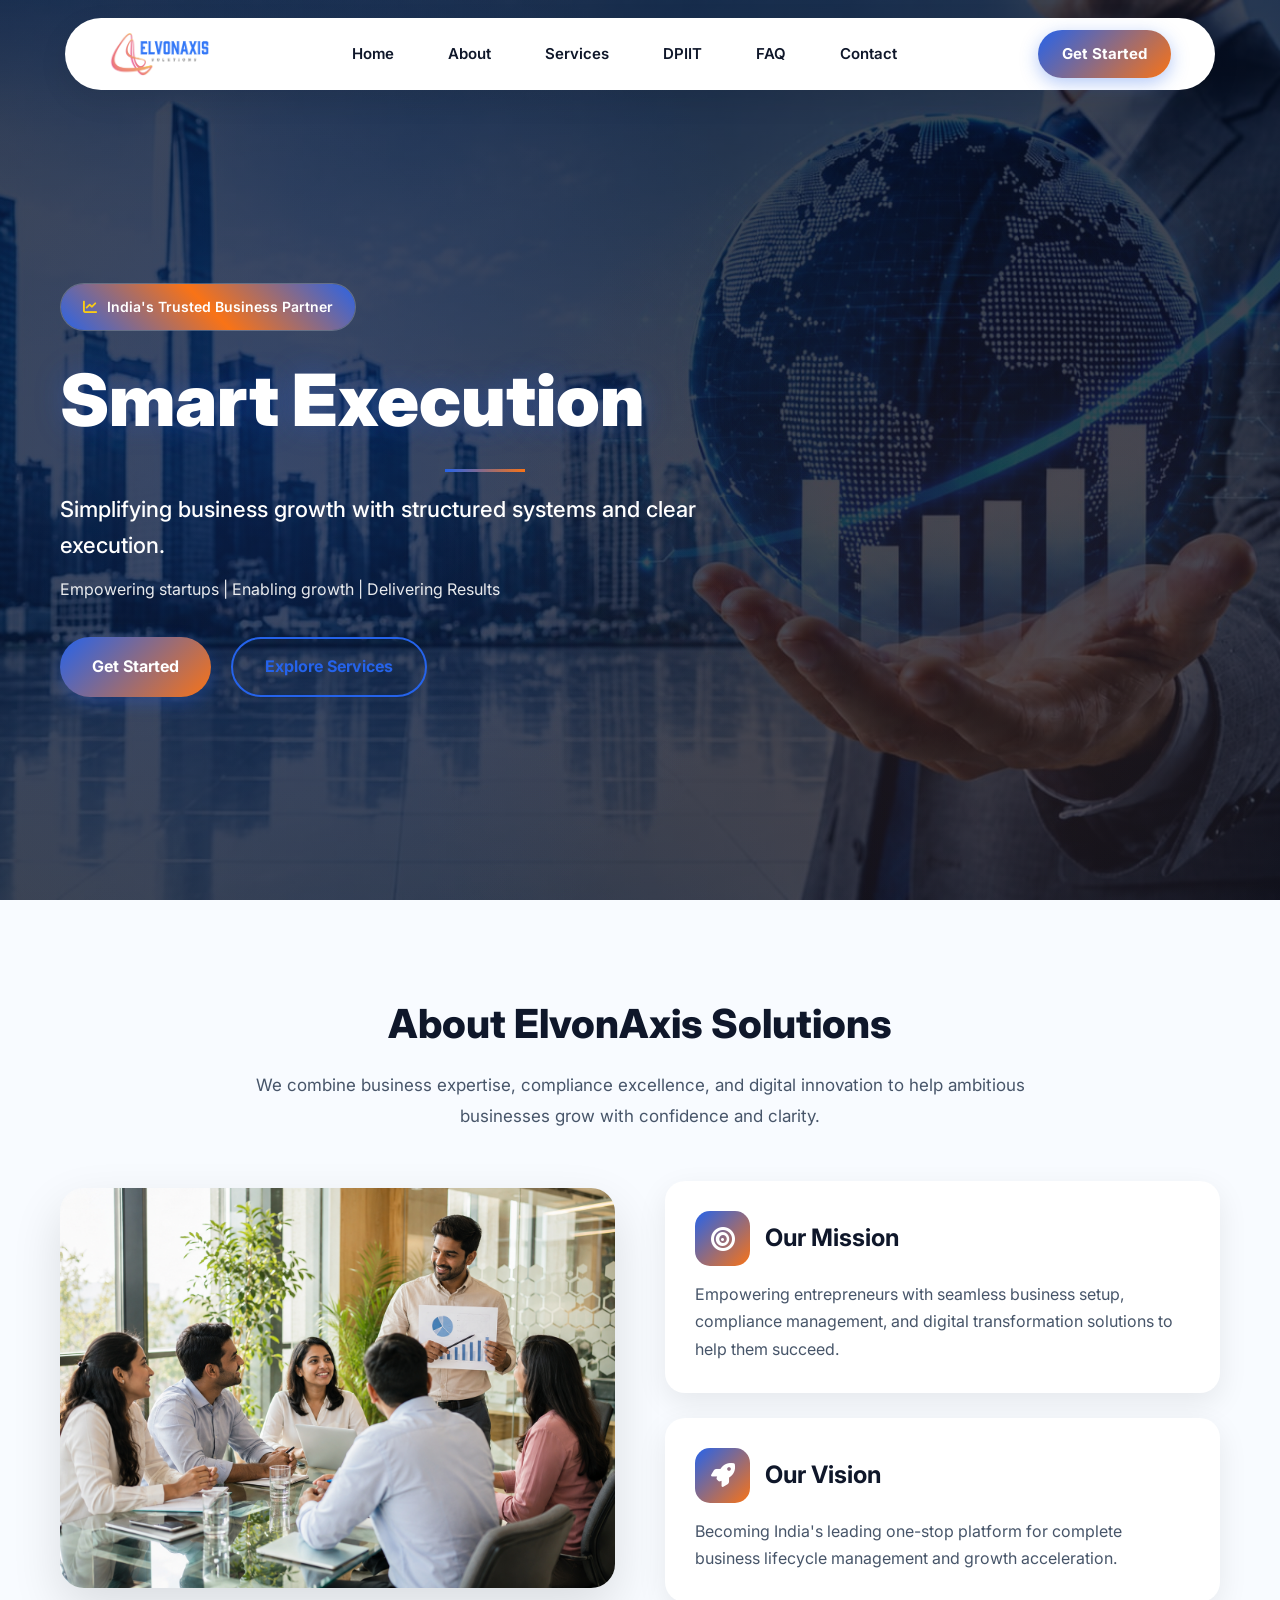
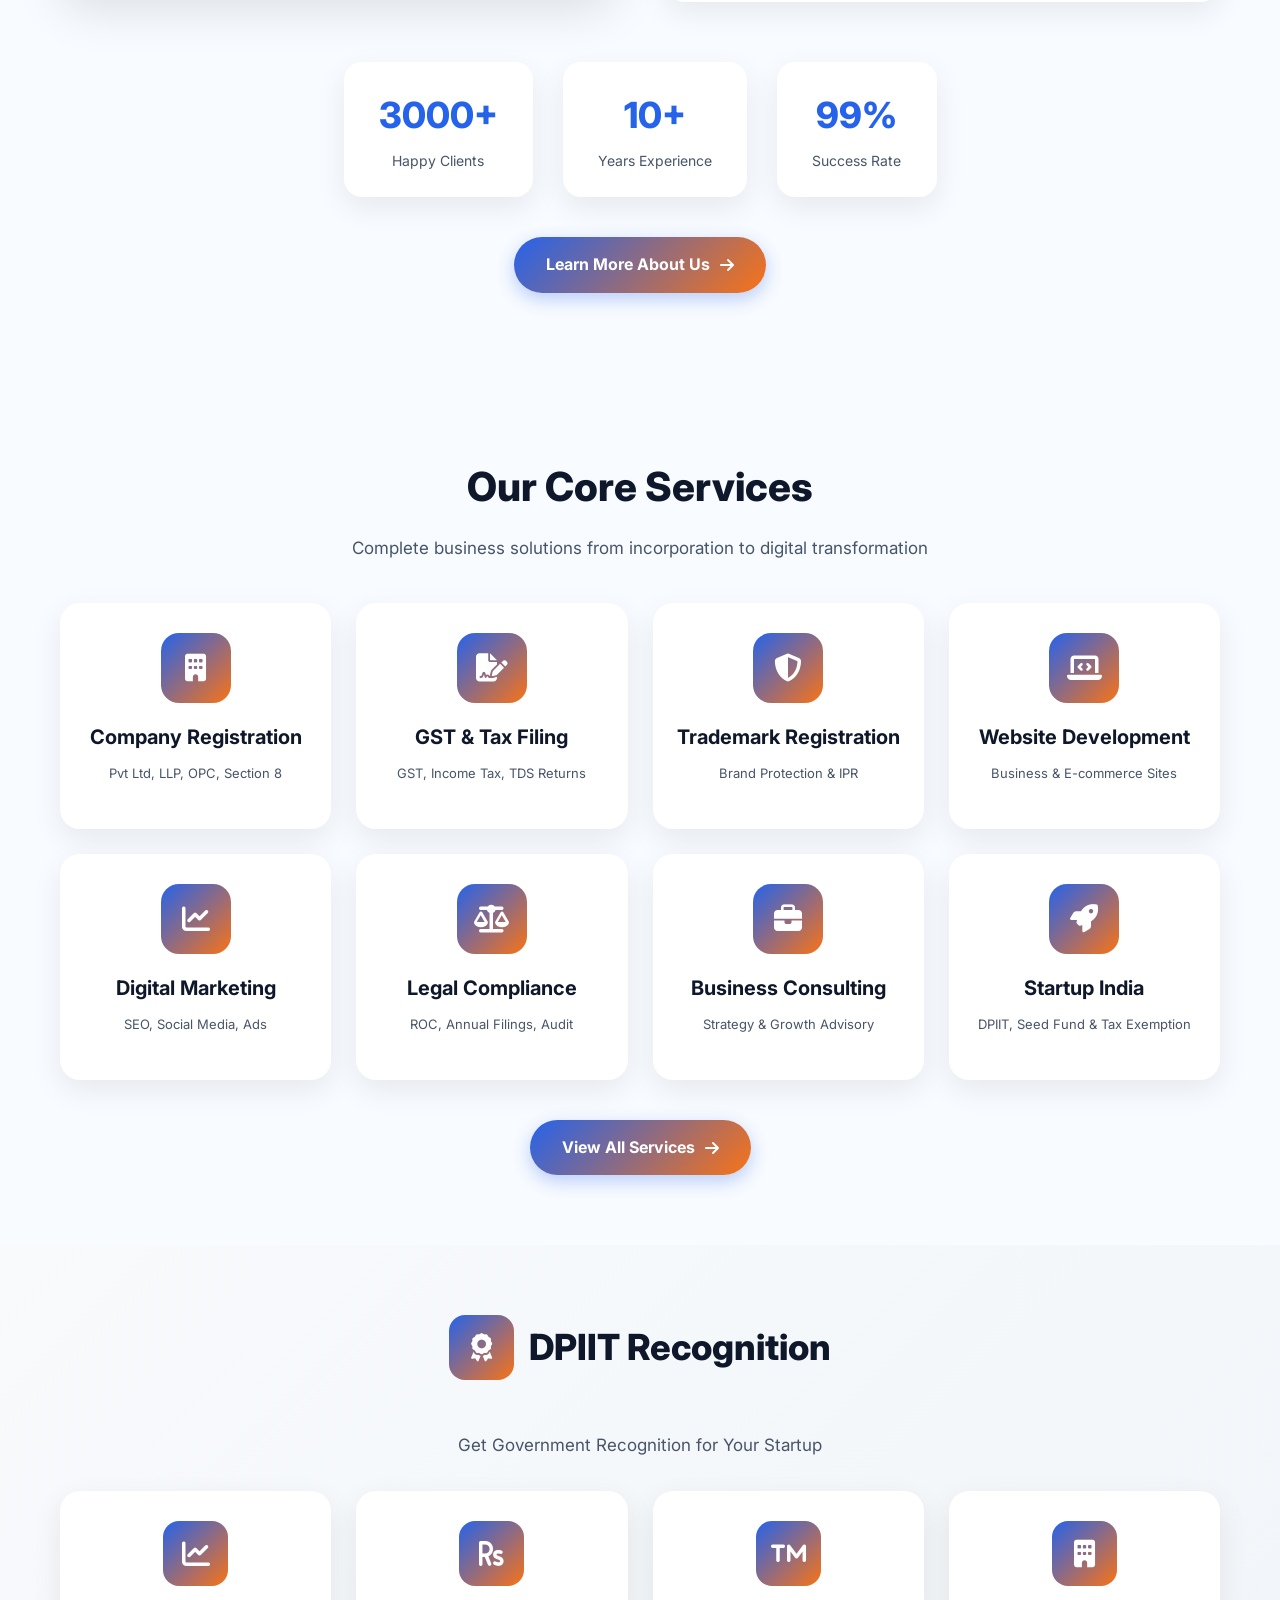
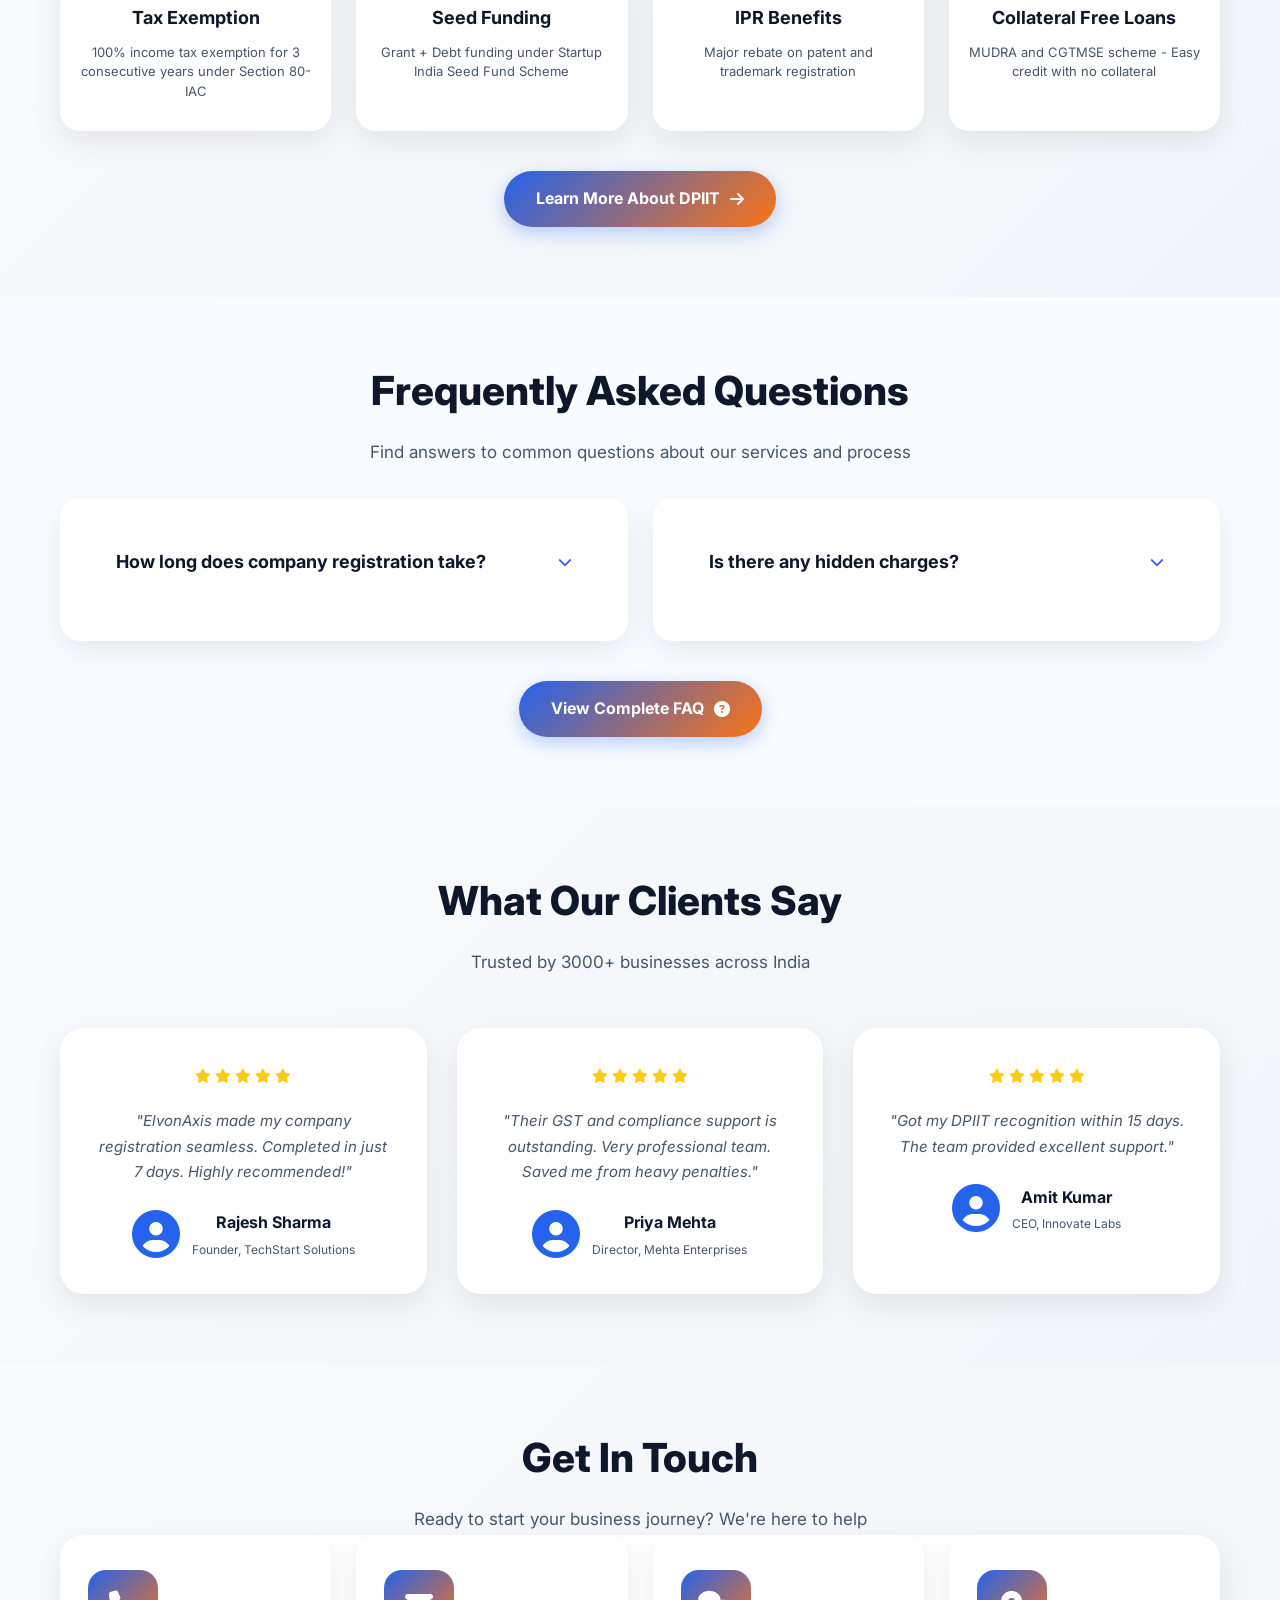
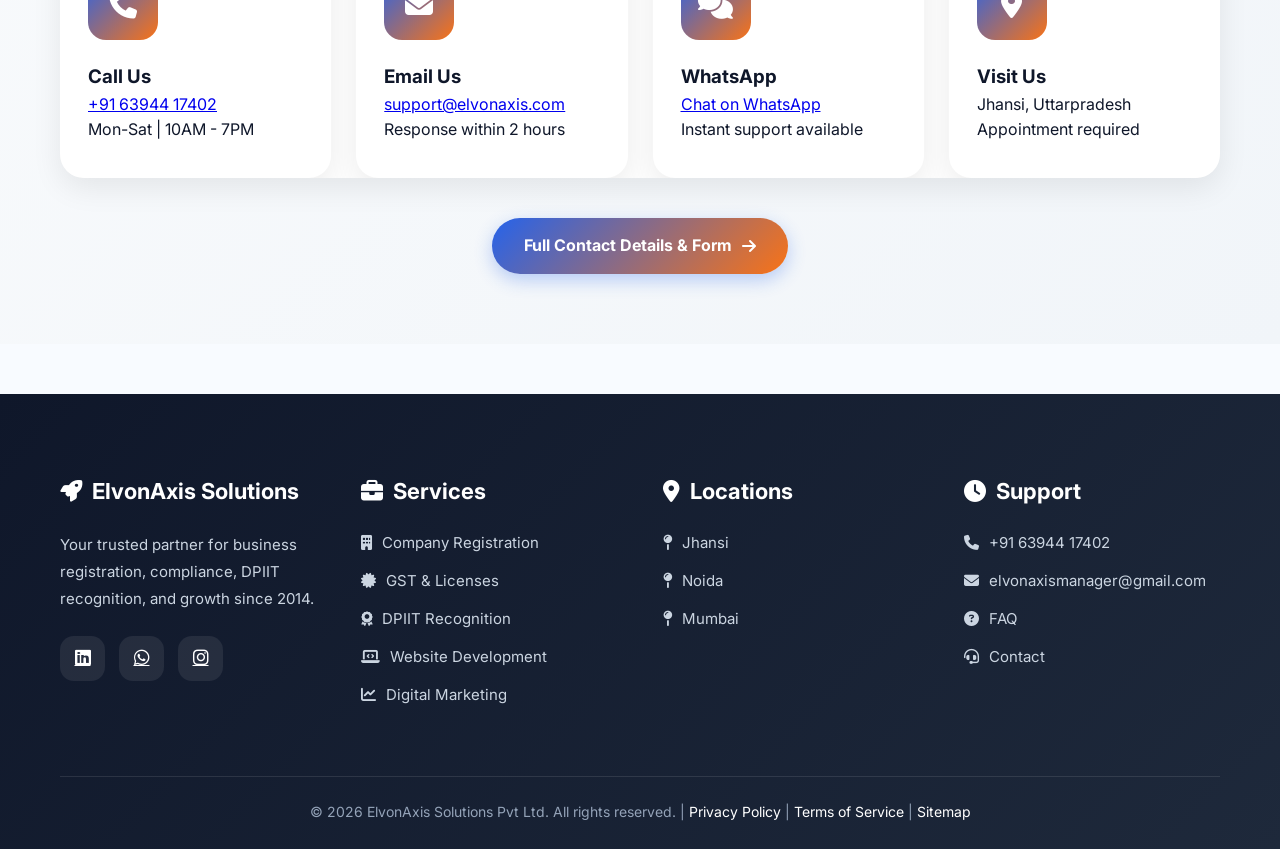
==== commit e44d6020: "Updated website" ====
--- a/index.html
+++ b/index.html
@@ -13,7 +13,7 @@
 
 <nav class="navbar">
   <div class="container nav-container">
-    <img src="logo.png" class="logo-img" alt="ElvonAxis Solutions Logo">
+    <img src="images/logo.png" class="logo-img" alt="ElvonAxis Solutions Logo">
     <div class="hamburger" onclick="toggleMenu()">
       <span></span><span></span><span></span>
     </div>
@@ -65,7 +65,7 @@
         
         <div class="about-two-column">
             <div class="about-image animate-left delay-1">
-                <img src="about-team.jpg" alt="ElvonAxis Solutions Team">
+                <img src="images/about-team.jpg" alt="ElvonAxis Solutions Team">
             </div>
             
             <div>
@@ -89,7 +89,7 @@
         
         <div class="about-stats-row">
             <div class="about-stat-item zoom-on-scroll delay-1">
-                <div class="about-stat-number">5000+</div>
+                <div class="about-stat-number">3000+</div>
                 <div class="about-stat-label">Happy Clients</div>
             </div>
             <div class="about-stat-item zoom-on-scroll delay-2">
@@ -108,7 +108,7 @@
     </div>
 </section>
 
-<!-- SERVICES SECTION -->
+<!-- OUR CORE SERVICES SECTION -->
 <section class="section services-preview">
   <div class="container">
     <h2 class="section-title animate-on-scroll">Our Core Services</h2>
@@ -161,8 +161,46 @@
   </div>
 </section>
 
+<!-- DPIIT SECTION - NEW -->
+<section class="section bg-alt">
+  <div class="container">
+    <div class="category-header animate-on-scroll">
+      <div class="category-icon"><i class="fas fa-award"></i></div>
+      <h2 class="category-title">DPIIT Recognition</h2>
+    </div>
+    <p class="section-subtitle animate-on-scroll delay-1">Get Government Recognition for Your Startup</p>
+    
+    <div class="benefits-grid" style="margin-top: 30px;">
+      <div class="benefit-card zoom-on-scroll delay-1">
+        <div class="benefit-icon"><i class="fas fa-chart-line"></i></div>
+        <h3>Tax Exemption</h3>
+        <p>100% income tax exemption for 3 consecutive years under Section 80-IAC</p>
+      </div>
+      <div class="benefit-card zoom-on-scroll delay-2">
+        <div class="benefit-icon"><i class="fas fa-rupee-sign"></i></div>
+        <h3>Seed Funding</h3>
+        <p>Grant + Debt funding under Startup India Seed Fund Scheme</p>
+      </div>
+      <div class="benefit-card zoom-on-scroll delay-3">
+        <div class="benefit-icon"><i class="fas fa-trademark"></i></div>
+        <h3>IPR Benefits</h3>
+        <p>Major rebate on patent and trademark registration</p>
+      </div>
+      <div class="benefit-card zoom-on-scroll delay-4">
+        <div class="benefit-icon"><i class="fas fa-building"></i></div>
+        <h3>Collateral Free Loans</h3>
+        <p>MUDRA and CGTMSE scheme - Easy credit with no collateral</p>
+      </div>
+    </div>
+    
+    <div class="center-btn animate-on-scroll delay-5">
+      <a href="dpiit.html" class="btn-primary">Learn More About DPIIT <i class="fas fa-arrow-right"></i></a>
+    </div>
+  </div>
+</section>
+
 <!-- FAQ SECTION -->
-<section class="section faq-preview bg-alt">
+<section class="section faq-preview">
   <div class="container">
     <h2 class="section-title animate-on-scroll">Frequently Asked Questions</h2>
     <p class="section-subtitle animate-on-scroll delay-1">Find answers to common questions about our services and process</p>
@@ -171,14 +209,7 @@
         <div class="faq-question"><span>How long does company registration take?</span><i class="fas fa-chevron-down"></i></div>
         <div class="faq-answer"><p><strong>7-10 working days</strong> for Private Limited/LLP registration. Express service available in 3 days.</p></div>
       </div>
-      <div class="faq-item-card animate-on-scroll delay-3">
-        <div class="faq-question"><span>What documents are required for registration?</span><i class="fas fa-chevron-down"></i></div>
-        <div class="faq-answer"><p>PAN & Aadhaar cards of directors, address proof, and bank statements. We provide complete document checklist.</p></div>
-      </div>
-      <div class="faq-item-card animate-on-scroll delay-4">
-        <div class="faq-question"><span>Do you provide post-registration support?</span><i class="fas fa-chevron-down"></i></div>
-        <div class="faq-answer"><p><strong>Yes!</strong> 12 months free compliance support including first ROC filing and GST setup.</p></div>
-      </div>
+      
       <div class="faq-item-card animate-on-scroll delay-5">
         <div class="faq-question"><span>Is there any hidden charges?</span><i class="fas fa-chevron-down"></i></div>
         <div class="faq-answer"><p><strong>No hidden charges.</strong> All government fees and service charges are clearly mentioned upfront.</p></div>
@@ -191,11 +222,11 @@
 </section>
 
 <!-- TESTIMONIALS SECTION -->
-<section class="section testimonials-section">
+<section class="section testimonials-section bg-alt">
     <div class="container">
         <div class="testimonials-header animate-on-scroll">
             <h2 class="section-title">What Our Clients Say</h2>
-            <p class="section-subtitle">Trusted by 5000+ businesses across India</p>
+            <p class="section-subtitle">Trusted by 3000+ businesses across India</p>
         </div>
         
         <div class="testimonials-grid">
@@ -223,7 +254,7 @@
             </div>
             <div class="testimonial-card animate-on-scroll delay-3">
                 <div class="testimonial-rating"><i class="fas fa-star"></i><i class="fas fa-star"></i><i class="fas fa-star"></i><i class="fas fa-star"></i><i class="fas fa-star"></i></div>
-                <p class="testimonial-text">"Got my DPIIT recognition within 15 days. The team provided excellent interview preparation support."</p>
+                <p class="testimonial-text">"Got my DPIIT recognition within 15 days. The team provided excellent support."</p>
                 <div class="testimonial-author">
                     <div class="author-avatar"><i class="fas fa-user-circle"></i></div>
                     <div class="author-info">
@@ -236,8 +267,8 @@
     </div>
 </section>
 
-<!-- OUR CLIENTS SECTION -->
-<section class="section clients-section bg-alt">
+<!-- OUR CLIENTS SECTION 
+<section class="section clients-section">
     <div class="container">
         <div class="clients-header animate-on-scroll">
             <h2 class="section-title">Trusted by Industry Leaders</h2>
@@ -253,10 +284,10 @@
             <div class="client-logo zoom-on-scroll delay-6"><i class="fas fa-chalkboard-teacher"></i><span>EduTech</span></div>
         </div>
     </div>
-</section>
+</section>  -->
 
 <!-- CONTACT SECTION -->
-<section class="section contact-preview">
+<section class="section contact-preview bg-alt">
   <div class="container">
     <h2 class="section-title animate-on-scroll">Get In Touch</h2>
     <p class="section-subtitle animate-on-scroll delay-1">Ready to start your business journey? We're here to help</p>
@@ -264,7 +295,7 @@
       <div class="contact-card zoom-on-scroll delay-2">
         <div class="contact-icon"><i class="fas fa-phone"></i></div>
         <h3>Call Us</h3>
-        <p><a href="tel:+918855817276">+91 88558 17276</a></p>
+        <p><a href="tel:+916394417402">+91 63944 17402</a></p>
         <p>Mon-Sat | 10AM - 7PM</p>
       </div>
       <div class="contact-card zoom-on-scroll delay-3">
@@ -276,13 +307,13 @@
       <div class="contact-card zoom-on-scroll delay-4">
         <div class="contact-icon"><i class="fas fa-comments"></i></div>
         <h3>WhatsApp</h3>
-        <p><a href="https://wa.me/918855817276" target="_blank">Chat on WhatsApp</a></p>
+        <p><a href="https://wa.me/916394417402" target="_blank">Chat on WhatsApp</a></p>
         <p>Instant support available</p>
       </div>
       <div class="contact-card zoom-on-scroll delay-5">
         <div class="contact-icon"><i class="fas fa-map-marker-alt"></i></div>
         <h3>Visit Us</h3>
-        <p>Delhi NCR | Mumbai | Bangalore</p>
+        <p>Jhansi, Uttarpradesh</p>
         <p>Appointment required</p>
       </div>
     </div>
@@ -292,53 +323,52 @@
   </div>
 </section>
 
-<!-- FOOTER -->
-<footer class="footer">
-    <div class="container">
-        <div class="footer-content">
-            <div>
-                <h3><i class="fas fa-rocket"></i> ElvonAxis Solutions</h3>
-                <p>Your trusted partner for business registration, compliance, DPIIT recognition, and growth since 2014.</p>
-                <div class="social-links">
-                    <a href="#" aria-label="LinkedIn"><i class="fab fa-linkedin"></i></a>
-                    <a href="https://wa.me/918855817276" aria-label="WhatsApp"><i class="fab fa-whatsapp"></i></a>
-                    <a href="https://www.instagram.com/elvonaxissolutions/" target="_blank" aria-label="Instagram"><i class="fab fa-instagram"></i></a>
-                </div>
-            </div>
-            <div>
-                <h3><i class="fas fa-briefcase"></i> Services</h3>
-                <ul class="footer-links">
-                    <li><a href="services.html"><i class="fas fa-building"></i> Company Registration</a></li>
-                    <li><a href="services.html"><i class="fas fa-certificate"></i> GST & Licenses</a></li>
-                    <li><a href="dpiit.html"><i class="fas fa-award"></i> DPIIT Recognition</a></li>
-                    <li><a href="services.html"><i class="fas fa-laptop-code"></i> Website Development</a></li>
-                    <li><a href="services.html"><i class="fas fa-chart-line"></i> Digital Marketing</a></li>
-                </ul>
-            </div>
-            <div>
-                <h3><i class="fas fa-map-marker-alt"></i> Locations</h3>
-                <ul class="footer-links">
-                    <li><a href="#"><i class="fas fa-map-pin"></i> Lahar Gird, Jhansi</a></li>
-                    <li><a href="#"><i class="fas fa-map-pin"></i> Delhi NCR</a></li>
-                    <li><a href="#"><i class="fas fa-map-pin"></i> Mumbai</a></li>
-                    <li><a href="#"><i class="fas fa-globe"></i> Pan India</a></li>
-                </ul>
-            </div>
-            <div>
-                <h3><i class="fas fa-clock"></i> Support</h3>
-                <ul class="footer-links">
-                    <li><a href="tel:+918855817276"><i class="fas fa-phone"></i> +91 88558 17276</a></li>
-                    <li><a href="mailto:elvonaxismanager@gmail.com"><i class="fas fa-envelope"></i> elvonaxismanager@gmail.com</a></li>
-                    <li><a href="faq.html"><i class="fas fa-question-circle"></i> FAQ</a></li>
-                    <li><a href="contact.html"><i class="fas fa-headset"></i> Contact</a></li>
-                </ul>
-            </div>
-        </div>
-        <div class="footer-bottom">
-            <p>© 2024 ElvonAxis Solutions Pvt Ltd. All rights reserved. | <a href="#">Privacy Policy</a> | <a href="#">Terms of Service</a> | <a href="#">Sitemap</a></p>
-        </div>
-    </div>
-</footer>
+    <!-- FOOTER -->
+    <footer class="footer">
+        <div class="container">
+            <div class="footer-content">
+                <div>
+                    <h3><i class="fas fa-rocket"></i> ElvonAxis Solutions</h3>
+                    <p>Your trusted partner for business registration, compliance, DPIIT recognition, and growth since 2014.</p>
+                    <div class="social-links">
+                        <a href="#" aria-label="LinkedIn"><i class="fab fa-linkedin"></i></a>
+                        <a href="https://wa.me/916394417402" aria-label="WhatsApp"><i class="fab fa-whatsapp"></i></a>
+                        <a href="https://www.instagram.com/elvonaxissolutions/" target="_blank" aria-label="Instagram"><i class="fab fa-instagram"></i></a>
+                    </div>
+                </div>
+                <div>
+                    <h3><i class="fas fa-briefcase"></i> Services</h3>
+                    <ul class="footer-links">
+                        <li><a href="services.html"><i class="fas fa-building"></i> Company Registration</a></li>
+                        <li><a href="services.html"><i class="fas fa-certificate"></i> GST & Licenses</a></li>
+                        <li><a href="dpiit.html"><i class="fas fa-award"></i> DPIIT Recognition</a></li>
+                        <li><a href="services.html"><i class="fas fa-laptop-code"></i> Website Development</a></li>
+                        <li><a href="services.html"><i class="fas fa-chart-line"></i> Digital Marketing</a></li>
+                    </ul>
+                </div>
+                <div>
+                    <h3><i class="fas fa-map-marker-alt"></i> Locations</h3>
+                    <ul class="footer-links">
+                        <li><a href="#"><i class="fas fa-map-pin"></i> Jhansi</a></li>
+                        <li><a href="#"><i class="fas fa-map-pin"></i> Noida</a></li>
+                        <li><a href="#"><i class="fas fa-map-pin"></i> Mumbai</a></li>
+                    </ul>
+                </div>
+                <div>
+                    <h3><i class="fas fa-clock"></i> Support</h3>
+                    <ul class="footer-links">
+                        <li><a href="tel:+916394417402"><i class="fas fa-phone"></i> +91 63944 17402</a></li>
+                        <li><a href="mailto:elvonaxismanager@gmail.com"><i class="fas fa-envelope"></i> elvonaxismanager@gmail.com</a></li>
+                        <li><a href="faq.html"><i class="fas fa-question-circle"></i> FAQ</a></li>
+                        <li><a href="contact.html"><i class="fas fa-headset"></i> Contact</a></li>
+                    </ul>
+                </div>
+            </div>
+            <div class="footer-bottom">
+                <p>© 2026 ElvonAxis Solutions Pvt Ltd. All rights reserved. | <a href="#">Privacy Policy</a> | <a href="#">Terms of Service</a> | <a href="#">Sitemap</a></p>
+            </div>
+        </div>
+    </footer>
 
 <script>
 function toggleMenu() {
--- a/style.css
+++ b/style.css
@@ -201,7 +201,7 @@
     position: relative;
     overflow: hidden;
     background: linear-gradient(rgba(5, 15, 35, 0.78), rgba(5, 15, 35, 0.78)),
-                url('globe-business.jpg');
+                url('images/globe-business.jpg');
     background-size: cover;
     background-position: center;
     color: white;
@@ -389,35 +389,35 @@
 
 .about-hero {
     background: linear-gradient(rgba(5, 15, 35, 0.85), rgba(5, 15, 35, 0.85)),
-                url('about-bg.jpg');
+                url('images/about-bg.jpg');
     background-size: cover;
     background-position: center;
 }
 
 .services-hero {
     background: linear-gradient(rgba(5, 15, 35, 0.85), rgba(5, 15, 35, 0.85)),
-                url('services-bg.jpg');
+                url('images/services-bg.jpg');
     background-size: cover;
     background-position: center;
 }
 
 .faq-hero {
     background: linear-gradient(rgba(5, 15, 35, 0.85), rgba(5, 15, 35, 0.85)),
-                url('faq-bg.jpg');
+                url('images/faq-bg.jpg');
     background-size: cover;
     background-position: center;
 }
 
 .contact-hero {
     background: linear-gradient(rgba(5, 15, 35, 0.85), rgba(5, 15, 35, 0.85)),
-                url('contact-bg.jpg');
+                url('images/contact-bg.jpg');
     background-size: cover;
     background-position: center;
 }
 
 .dpiit-hero {
     background: linear-gradient(rgba(5, 15, 35, 0.85), rgba(5, 15, 35, 0.85)),
-                url('dpiit-bg.jpg');
+                url('images/diit-bg.jpg');
     background-size: cover;
     background-position: center;
 }
